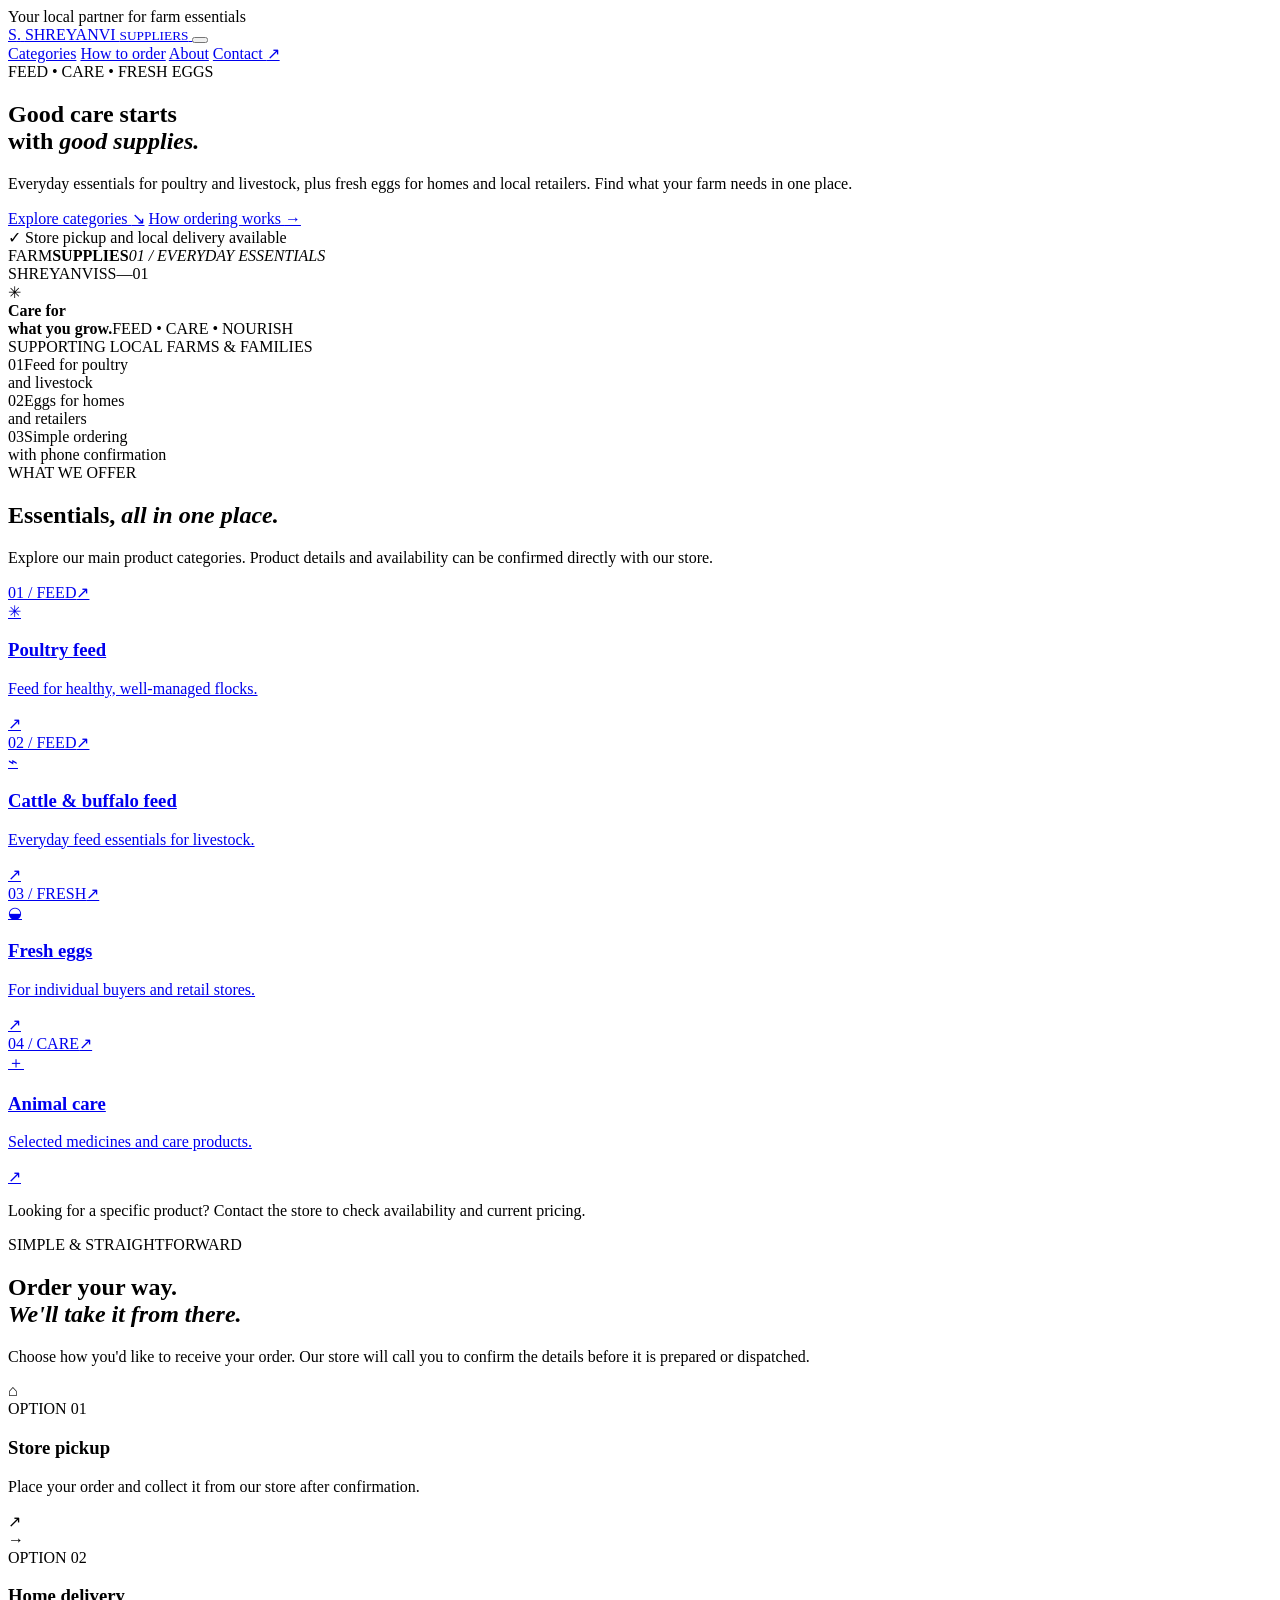
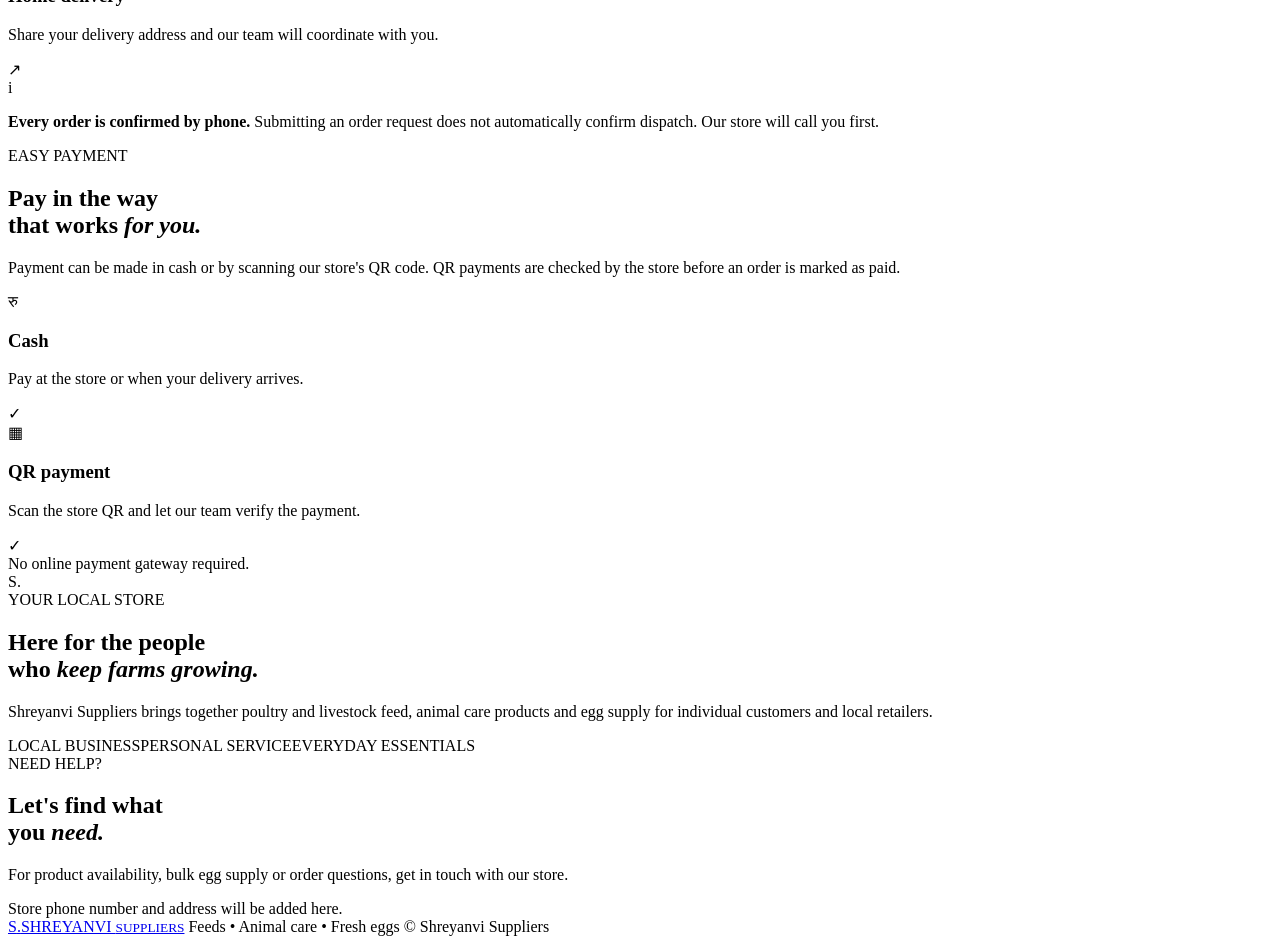
==== index.html @ a5d4ca8e "Build Shreyanvi Suppliers homepage foundation" ====
<!doctype html>
<html lang="en">
<head>
  <meta charset="utf-8">
  <meta name="viewport" content="width=device-width, initial-scale=1">
  <meta name="theme-color" content="#090909">
  <meta name="description" content="Shreyanvi Suppliers — poultry and livestock feeds, animal care products and fresh eggs.">
  <title>Shreyanvi Suppliers | Feeds, Animal Care & Eggs</title>
  <link rel="preconnect" href="https://fonts.googleapis.com">
  <link rel="preconnect" href="https://fonts.gstatic.com" crossorigin>
  <link href="https://fonts.googleapis.com/css2?family=DM+Sans:wght@400;500;600;700&family=Manrope:wght@400;500;600;700;800&display=swap" rel="stylesheet">
  <link rel="stylesheet" href="styles.css">
  <script src="app.js" defer></script>
</head>
<body>
  <div class="announcement">
    <span class="announcement-dot"></span>
    Your local partner for farm essentials
  </div>

  <header class="site-header">
    <a class="brand" href="#top" aria-label="Shreyanvi Suppliers home">
      <span class="brand-mark">S<span>.</span></span>
      <span class="brand-name">SHREYANVI <small>SUPPLIERS</small></span>
    </a>

    <button class="menu-toggle" type="button" aria-label="Open navigation" aria-expanded="false">
      <span></span><span></span>
    </button>

    <nav class="main-nav" aria-label="Main navigation">
      <a href="#categories">Categories</a>
      <a href="#how-it-works">How to order</a>
      <a href="#about">About</a>
      <a class="nav-contact" href="#contact">Contact <span>↗</span></a>
    </nav>
  </header>

  <main id="top">
    <section class="hero section-shell">
      <div class="hero-copy">
        <div class="eyebrow"><span></span> FEED • CARE • FRESH EGGS</div>
        <h1>Good care starts<br>with <em>good supplies.</em></h1>
        <p class="hero-description">Everyday essentials for poultry and livestock, plus fresh eggs for homes and local retailers. Find what your farm needs in one place.</p>
        <div class="hero-actions">
          <a class="button button-light" href="#categories">Explore categories <span>↘</span></a>
          <a class="text-link" href="#how-it-works">How ordering works <span>→</span></a>
        </div>
        <div class="hero-note"><span class="note-icon">✓</span> Store pickup and local delivery available</div>
      </div>

      <div class="hero-art" aria-label="Farm supply illustration">
        <div class="art-orbit orbit-one"></div>
        <div class="art-orbit orbit-two"></div>
        <div class="art-glow"></div>
        <div class="art-card art-card-back"><span>FARM</span><b>SUPPLIES</b><i>01 / EVERYDAY ESSENTIALS</i></div>
        <div class="art-card art-card-front">
          <div class="art-topline"><span>SHREYANVI</span><span>SS—01</span></div>
          <div class="art-symbol">✳</div>
          <div class="art-bottom"><strong>Care for<br>what you grow.</strong><span>FEED • CARE • NOURISH</span></div>
        </div>
        <div class="art-caption"><span class="caption-line"></span> SUPPORTING LOCAL FARMS & FAMILIES</div>
      </div>
    </section>

    <section class="trust-strip section-shell" aria-label="Store highlights">
      <div><span class="trust-number">01</span><span>Feed for poultry<br>and livestock</span></div>
      <div><span class="trust-number">02</span><span>Eggs for homes<br>and retailers</span></div>
      <div><span class="trust-number">03</span><span>Simple ordering<br>with phone confirmation</span></div>
    </section>

    <section class="categories section-shell" id="categories">
      <div class="section-heading">
        <div>
          <div class="eyebrow"><span></span> WHAT WE OFFER</div>
          <h2>Essentials, <em>all in one place.</em></h2>
        </div>
        <p>Explore our main product categories. Product details and availability can be confirmed directly with our store.</p>
      </div>

      <div class="category-grid">
        <a class="category-card category-poultry" href="#contact">
          <div class="category-top"><span class="category-index">01 / FEED</span><span class="category-arrow">↗</span></div>
          <div class="category-visual visual-poultry"><span>✳</span><i></i></div>
          <div class="category-info"><div><h3>Poultry feed</h3><p>Feed for healthy, well-managed flocks.</p></div><span class="round-arrow">↗</span></div>
        </a>

        <a class="category-card category-livestock" href="#contact">
          <div class="category-top"><span class="category-index">02 / FEED</span><span class="category-arrow">↗</span></div>
          <div class="category-visual visual-livestock"><span>⌁</span><i></i></div>
          <div class="category-info"><div><h3>Cattle & buffalo feed</h3><p>Everyday feed essentials for livestock.</p></div><span class="round-arrow">↗</span></div>
        </a>

        <a class="category-card category-eggs" href="#contact">
          <div class="category-top"><span class="category-index">03 / FRESH</span><span class="category-arrow">↗</span></div>
          <div class="category-visual visual-eggs"><span>◒</span><i></i><b></b></div>
          <div class="category-info"><div><h3>Fresh eggs</h3><p>For individual buyers and retail stores.</p></div><span class="round-arrow">↗</span></div>
        </a>

        <a class="category-card category-care" href="#contact">
          <div class="category-top"><span class="category-index">04 / CARE</span><span class="category-arrow">↗</span></div>
          <div class="category-visual visual-care"><span>＋</span><i></i></div>
          <div class="category-info"><div><h3>Animal care</h3><p>Selected medicines and care products.</p></div><span class="round-arrow">↗</span></div>
        </a>
      </div>
      <p class="catalog-note">Looking for a specific product? Contact the store to check availability and current pricing.</p>
    </section>

    <section class="order-section" id="how-it-works">
      <div class="section-shell order-inner">
        <div class="order-intro">
          <div class="eyebrow"><span></span> SIMPLE & STRAIGHTFORWARD</div>
          <h2>Order your way.<br><em>We'll take it from there.</em></h2>
          <p>Choose how you'd like to receive your order. Our store will call you to confirm the details before it is prepared or dispatched.</p>
        </div>
        <div class="order-options">
          <article class="order-option">
            <div class="option-icon">⌂</div>
            <div><span class="option-label">OPTION 01</span><h3>Store pickup</h3><p>Place your order and collect it from our store after confirmation.</p></div>
            <span class="option-arrow">↗</span>
          </article>
          <article class="order-option">
            <div class="option-icon">→</div>
            <div><span class="option-label">OPTION 02</span><h3>Home delivery</h3><p>Share your delivery address and our team will coordinate with you.</p></div>
            <span class="option-arrow">↗</span>
          </article>
        </div>
        <div class="confirmation-note"><span>i</span><p><strong>Every order is confirmed by phone.</strong> Submitting an order request does not automatically confirm dispatch. Our store will call you first.</p></div>
      </div>
    </section>

    <section class="payment-section section-shell">
      <div class="payment-copy">
        <div class="eyebrow"><span></span> EASY PAYMENT</div>
        <h2>Pay in the way<br>that works <em>for you.</em></h2>
        <p>Payment can be made in cash or by scanning our store's QR code. QR payments are checked by the store before an order is marked as paid.</p>
      </div>
      <div class="payment-methods">
        <div class="payment-method"><span class="payment-symbol">रु</span><div><h3>Cash</h3><p>Pay at the store or when your delivery arrives.</p></div><span class="method-check">✓</span></div>
        <div class="payment-method"><span class="payment-symbol qr-symbol">▦</span><div><h3>QR payment</h3><p>Scan the store QR and let our team verify the payment.</p></div><span class="method-check">✓</span></div>
        <div class="payment-footnote">No online payment gateway required.</div>
      </div>
    </section>

    <section class="about-section section-shell" id="about">
      <div class="about-mark">S<span>.</span></div>
      <div class="about-copy">
        <div class="eyebrow"><span></span> YOUR LOCAL STORE</div>
        <h2>Here for the people<br>who <em>keep farms growing.</em></h2>
        <p>Shreyanvi Suppliers brings together poultry and livestock feed, animal care products and egg supply for individual customers and local retailers.</p>
      </div>
      <div class="about-side"><span>LOCAL BUSINESS</span><span>PERSONAL SERVICE</span><span>EVERYDAY ESSENTIALS</span></div>
    </section>

    <section class="contact-section" id="contact">
      <div class="section-shell contact-inner">
        <div><div class="eyebrow"><span></span> NEED HELP?</div><h2>Let's find what<br>you <em>need.</em></h2></div>
        <div class="contact-copy"><p>For product availability, bulk egg supply or order questions, get in touch with our store.</p><span class="contact-placeholder">Store phone number and address will be added here.</span></div>
      </div>
    </section>
  </main>

  <footer class="site-footer section-shell">
    <a class="brand footer-brand" href="#top"><span class="brand-mark">S<span>.</span></span><span class="brand-name">SHREYANVI <small>SUPPLIERS</small></span></a>
    <span>Feeds • Animal care • Fresh eggs</span>
    <span>© <span id="year"></span> Shreyanvi Suppliers</span>
  </footer>
</body>
</html>
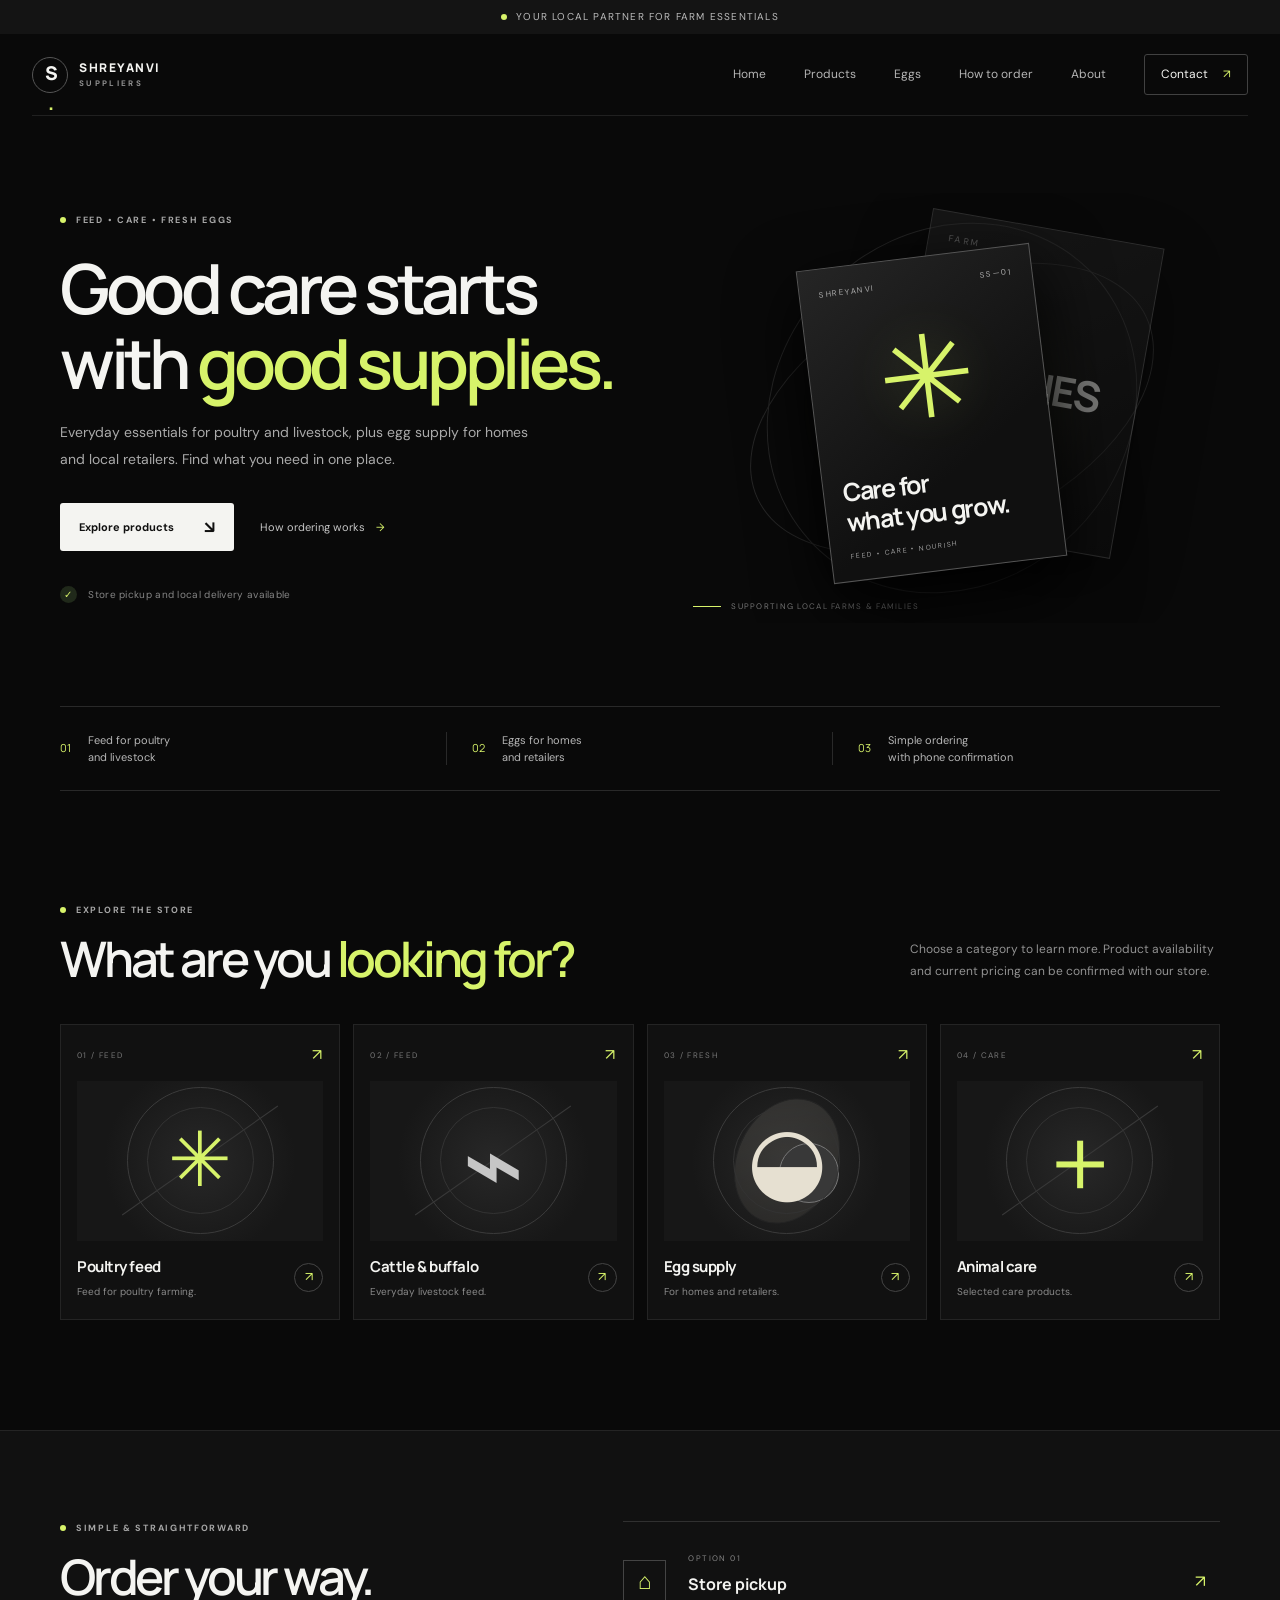
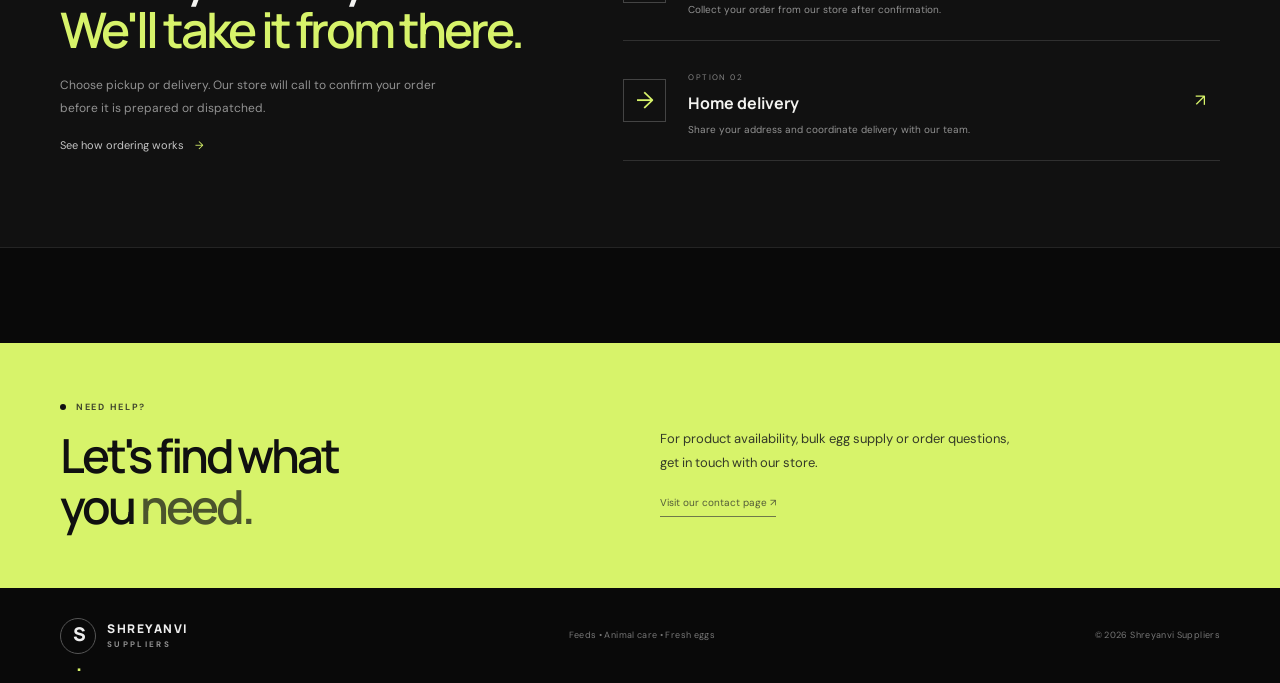
==== commit b3e2ad7c: "Create multi-page store homepage" ====
--- a/index.html
+++ b/index.html
@@ -1,169 +1,51 @@
 <!doctype html>
 <html lang="en">
 <head>
-  <meta charset="utf-8">
-  <meta name="viewport" content="width=device-width, initial-scale=1">
+  <meta charset="utf-8"><meta name="viewport" content="width=device-width, initial-scale=1">
   <meta name="theme-color" content="#090909">
-  <meta name="description" content="Shreyanvi Suppliers — poultry and livestock feeds, animal care products and fresh eggs.">
-  <title>Shreyanvi Suppliers | Feeds, Animal Care & Eggs</title>
-  <link rel="preconnect" href="https://fonts.googleapis.com">
-  <link rel="preconnect" href="https://fonts.gstatic.com" crossorigin>
+  <meta name="description" content="Poultry and livestock feed, animal care products and egg supply.">
+  <title>Shreyanvi Suppliers | Home</title>
+  <link rel="preconnect" href="https://fonts.googleapis.com"><link rel="preconnect" href="https://fonts.gstatic.com" crossorigin>
   <link href="https://fonts.googleapis.com/css2?family=DM+Sans:wght@400;500;600;700&family=Manrope:wght@400;500;600;700;800&display=swap" rel="stylesheet">
-  <link rel="stylesheet" href="styles.css">
-  <script src="app.js" defer></script>
+  <link rel="stylesheet" href="styles.css"><script src="app.js" defer></script>
 </head>
 <body>
-  <div class="announcement">
-    <span class="announcement-dot"></span>
-    Your local partner for farm essentials
-  </div>
-
+  <div class="announcement"><span class="announcement-dot"></span> Your local partner for farm essentials</div>
   <header class="site-header">
-    <a class="brand" href="#top" aria-label="Shreyanvi Suppliers home">
-      <span class="brand-mark">S<span>.</span></span>
-      <span class="brand-name">SHREYANVI <small>SUPPLIERS</small></span>
-    </a>
-
-    <button class="menu-toggle" type="button" aria-label="Open navigation" aria-expanded="false">
-      <span></span><span></span>
-    </button>
-
+    <a class="brand" href="index.html"><span class="brand-mark">S<span>.</span></span><span class="brand-name">SHREYANVI <small>SUPPLIERS</small></span></a>
+    <button class="menu-toggle" type="button" aria-label="Open navigation" aria-expanded="false"><span></span><span></span></button>
     <nav class="main-nav" aria-label="Main navigation">
-      <a href="#categories">Categories</a>
-      <a href="#how-it-works">How to order</a>
-      <a href="#about">About</a>
-      <a class="nav-contact" href="#contact">Contact <span>↗</span></a>
+      <a class="active" href="index.html">Home</a><a href="products.html">Products</a><a href="eggs.html">Eggs</a><a href="ordering.html">How to order</a><a href="about.html">About</a><a class="nav-contact" href="contact.html">Contact <span>↗</span></a>
     </nav>
   </header>
-
-  <main id="top">
+  <main>
     <section class="hero section-shell">
       <div class="hero-copy">
         <div class="eyebrow"><span></span> FEED • CARE • FRESH EGGS</div>
         <h1>Good care starts<br>with <em>good supplies.</em></h1>
-        <p class="hero-description">Everyday essentials for poultry and livestock, plus fresh eggs for homes and local retailers. Find what your farm needs in one place.</p>
-        <div class="hero-actions">
-          <a class="button button-light" href="#categories">Explore categories <span>↘</span></a>
-          <a class="text-link" href="#how-it-works">How ordering works <span>→</span></a>
-        </div>
+        <p class="hero-description">Everyday essentials for poultry and livestock, plus egg supply for homes and local retailers. Find what you need in one place.</p>
+        <div class="hero-actions"><a class="button button-light" href="products.html">Explore products <span>↘</span></a><a class="text-link" href="ordering.html">How ordering works <span>→</span></a></div>
         <div class="hero-note"><span class="note-icon">✓</span> Store pickup and local delivery available</div>
       </div>
-
       <div class="hero-art" aria-label="Farm supply illustration">
-        <div class="art-orbit orbit-one"></div>
-        <div class="art-orbit orbit-two"></div>
-        <div class="art-glow"></div>
+        <div class="art-orbit orbit-one"></div><div class="art-orbit orbit-two"></div><div class="art-glow"></div>
         <div class="art-card art-card-back"><span>FARM</span><b>SUPPLIES</b><i>01 / EVERYDAY ESSENTIALS</i></div>
-        <div class="art-card art-card-front">
-          <div class="art-topline"><span>SHREYANVI</span><span>SS—01</span></div>
-          <div class="art-symbol">✳</div>
-          <div class="art-bottom"><strong>Care for<br>what you grow.</strong><span>FEED • CARE • NOURISH</span></div>
-        </div>
+        <div class="art-card art-card-front"><div class="art-topline"><span>SHREYANVI</span><span>SS—01</span></div><div class="art-symbol">✳</div><div class="art-bottom"><strong>Care for<br>what you grow.</strong><span>FEED • CARE • NOURISH</span></div></div>
         <div class="art-caption"><span class="caption-line"></span> SUPPORTING LOCAL FARMS & FAMILIES</div>
       </div>
     </section>
-
-    <section class="trust-strip section-shell" aria-label="Store highlights">
-      <div><span class="trust-number">01</span><span>Feed for poultry<br>and livestock</span></div>
-      <div><span class="trust-number">02</span><span>Eggs for homes<br>and retailers</span></div>
-      <div><span class="trust-number">03</span><span>Simple ordering<br>with phone confirmation</span></div>
-    </section>
-
-    <section class="categories section-shell" id="categories">
-      <div class="section-heading">
-        <div>
-          <div class="eyebrow"><span></span> WHAT WE OFFER</div>
-          <h2>Essentials, <em>all in one place.</em></h2>
-        </div>
-        <p>Explore our main product categories. Product details and availability can be confirmed directly with our store.</p>
-      </div>
-
+    <section class="trust-strip section-shell"><div><span class="trust-number">01</span><span>Feed for poultry<br>and livestock</span></div><div><span class="trust-number">02</span><span>Eggs for homes<br>and retailers</span></div><div><span class="trust-number">03</span><span>Simple ordering<br>with phone confirmation</span></div></section>
+    <section class="categories section-shell">
+      <div class="section-heading"><div><div class="eyebrow"><span></span> EXPLORE THE STORE</div><h2>What are you <em>looking for?</em></h2></div><p>Choose a category to learn more. Product availability and current pricing can be confirmed with our store.</p></div>
       <div class="category-grid">
-        <a class="category-card category-poultry" href="#contact">
-          <div class="category-top"><span class="category-index">01 / FEED</span><span class="category-arrow">↗</span></div>
-          <div class="category-visual visual-poultry"><span>✳</span><i></i></div>
-          <div class="category-info"><div><h3>Poultry feed</h3><p>Feed for healthy, well-managed flocks.</p></div><span class="round-arrow">↗</span></div>
-        </a>
-
-        <a class="category-card category-livestock" href="#contact">
-          <div class="category-top"><span class="category-index">02 / FEED</span><span class="category-arrow">↗</span></div>
-          <div class="category-visual visual-livestock"><span>⌁</span><i></i></div>
-          <div class="category-info"><div><h3>Cattle & buffalo feed</h3><p>Everyday feed essentials for livestock.</p></div><span class="round-arrow">↗</span></div>
-        </a>
-
-        <a class="category-card category-eggs" href="#contact">
-          <div class="category-top"><span class="category-index">03 / FRESH</span><span class="category-arrow">↗</span></div>
-          <div class="category-visual visual-eggs"><span>◒</span><i></i><b></b></div>
-          <div class="category-info"><div><h3>Fresh eggs</h3><p>For individual buyers and retail stores.</p></div><span class="round-arrow">↗</span></div>
-        </a>
-
-        <a class="category-card category-care" href="#contact">
-          <div class="category-top"><span class="category-index">04 / CARE</span><span class="category-arrow">↗</span></div>
-          <div class="category-visual visual-care"><span>＋</span><i></i></div>
-          <div class="category-info"><div><h3>Animal care</h3><p>Selected medicines and care products.</p></div><span class="round-arrow">↗</span></div>
-        </a>
-      </div>
-      <p class="catalog-note">Looking for a specific product? Contact the store to check availability and current pricing.</p>
-    </section>
-
-    <section class="order-section" id="how-it-works">
-      <div class="section-shell order-inner">
-        <div class="order-intro">
-          <div class="eyebrow"><span></span> SIMPLE & STRAIGHTFORWARD</div>
-          <h2>Order your way.<br><em>We'll take it from there.</em></h2>
-          <p>Choose how you'd like to receive your order. Our store will call you to confirm the details before it is prepared or dispatched.</p>
-        </div>
-        <div class="order-options">
-          <article class="order-option">
-            <div class="option-icon">⌂</div>
-            <div><span class="option-label">OPTION 01</span><h3>Store pickup</h3><p>Place your order and collect it from our store after confirmation.</p></div>
-            <span class="option-arrow">↗</span>
-          </article>
-          <article class="order-option">
-            <div class="option-icon">→</div>
-            <div><span class="option-label">OPTION 02</span><h3>Home delivery</h3><p>Share your delivery address and our team will coordinate with you.</p></div>
-            <span class="option-arrow">↗</span>
-          </article>
-        </div>
-        <div class="confirmation-note"><span>i</span><p><strong>Every order is confirmed by phone.</strong> Submitting an order request does not automatically confirm dispatch. Our store will call you first.</p></div>
+        <a class="category-card category-poultry" href="products.html"><div class="category-top"><span class="category-index">01 / FEED</span><span class="category-arrow">↗</span></div><div class="category-visual visual-poultry"><span>✳</span><i></i></div><div class="category-info"><div><h3>Poultry feed</h3><p>Feed for poultry farming.</p></div><span class="round-arrow">↗</span></div></a>
+        <a class="category-card category-livestock" href="products.html"><div class="category-top"><span class="category-index">02 / FEED</span><span class="category-arrow">↗</span></div><div class="category-visual visual-livestock"><span>⌁</span><i></i></div><div class="category-info"><div><h3>Cattle & buffalo</h3><p>Everyday livestock feed.</p></div><span class="round-arrow">↗</span></div></a>
+        <a class="category-card category-eggs" href="eggs.html"><div class="category-top"><span class="category-index">03 / FRESH</span><span class="category-arrow">↗</span></div><div class="category-visual visual-eggs"><span>◒</span><i></i><b></b></div><div class="category-info"><div><h3>Egg supply</h3><p>For homes and retailers.</p></div><span class="round-arrow">↗</span></div></a>
+        <a class="category-card category-care" href="products.html#animal-care"><div class="category-top"><span class="category-index">04 / CARE</span><span class="category-arrow">↗</span></div><div class="category-visual visual-care"><span>＋</span><i></i></div><div class="category-info"><div><h3>Animal care</h3><p>Selected care products.</p></div><span class="round-arrow">↗</span></div></a>
       </div>
     </section>
-
-    <section class="payment-section section-shell">
-      <div class="payment-copy">
-        <div class="eyebrow"><span></span> EASY PAYMENT</div>
-        <h2>Pay in the way<br>that works <em>for you.</em></h2>
-        <p>Payment can be made in cash or by scanning our store's QR code. QR payments are checked by the store before an order is marked as paid.</p>
-      </div>
-      <div class="payment-methods">
-        <div class="payment-method"><span class="payment-symbol">रु</span><div><h3>Cash</h3><p>Pay at the store or when your delivery arrives.</p></div><span class="method-check">✓</span></div>
-        <div class="payment-method"><span class="payment-symbol qr-symbol">▦</span><div><h3>QR payment</h3><p>Scan the store QR and let our team verify the payment.</p></div><span class="method-check">✓</span></div>
-        <div class="payment-footnote">No online payment gateway required.</div>
-      </div>
-    </section>
-
-    <section class="about-section section-shell" id="about">
-      <div class="about-mark">S<span>.</span></div>
-      <div class="about-copy">
-        <div class="eyebrow"><span></span> YOUR LOCAL STORE</div>
-        <h2>Here for the people<br>who <em>keep farms growing.</em></h2>
-        <p>Shreyanvi Suppliers brings together poultry and livestock feed, animal care products and egg supply for individual customers and local retailers.</p>
-      </div>
-      <div class="about-side"><span>LOCAL BUSINESS</span><span>PERSONAL SERVICE</span><span>EVERYDAY ESSENTIALS</span></div>
-    </section>
-
-    <section class="contact-section" id="contact">
-      <div class="section-shell contact-inner">
-        <div><div class="eyebrow"><span></span> NEED HELP?</div><h2>Let's find what<br>you <em>need.</em></h2></div>
-        <div class="contact-copy"><p>For product availability, bulk egg supply or order questions, get in touch with our store.</p><span class="contact-placeholder">Store phone number and address will be added here.</span></div>
-      </div>
-    </section>
+    <section class="order-section"><div class="section-shell order-inner"><div class="order-intro"><div class="eyebrow"><span></span> SIMPLE & STRAIGHTFORWARD</div><h2>Order your way.<br><em>We'll take it from there.</em></h2><p>Choose pickup or delivery. Our store will call to confirm your order before it is prepared or dispatched.</p><a class="text-link" href="ordering.html">See how ordering works <span>→</span></a></div><div class="order-options"><article class="order-option"><div class="option-icon">⌂</div><div><span class="option-label">OPTION 01</span><h3>Store pickup</h3><p>Collect your order from our store after confirmation.</p></div><span class="option-arrow">↗</span></article><article class="order-option"><div class="option-icon">→</div><div><span class="option-label">OPTION 02</span><h3>Home delivery</h3><p>Share your address and coordinate delivery with our team.</p></div><span class="option-arrow">↗</span></article></div></div></section>
+    <section class="contact-section"><div class="section-shell contact-inner"><div><div class="eyebrow"><span></span> NEED HELP?</div><h2>Let's find what<br>you <em>need.</em></h2></div><div class="contact-copy"><p>For product availability, bulk egg supply or order questions, get in touch with our store.</p><a class="contact-placeholder" href="contact.html">Visit our contact page ↗</a></div></div></section>
   </main>
-
-  <footer class="site-footer section-shell">
-    <a class="brand footer-brand" href="#top"><span class="brand-mark">S<span>.</span></span><span class="brand-name">SHREYANVI <small>SUPPLIERS</small></span></a>
-    <span>Feeds • Animal care • Fresh eggs</span>
-    <span>© <span id="year"></span> Shreyanvi Suppliers</span>
-  </footer>
-</body>
-</html>+  <footer class="site-footer section-shell"><a class="brand footer-brand" href="index.html"><span class="brand-mark">S<span>.</span></span><span class="brand-name">SHREYANVI <small>SUPPLIERS</small></span></a><span>Feeds • Animal care • Fresh eggs</span><span>© <span id="year"></span> Shreyanvi Suppliers</span></footer>
+</body></html>
--- a/styles.css
+++ b/styles.css
@@ -0,0 +1,125 @@
+:root{color-scheme:dark;--bg:#090909;--panel:#111;--panel-2:#151515;--line:#292929;--muted:#999;--soft:#c7c7c7;--white:#f4f4f1;--accent:#d7f36a;--font:"DM Sans",sans-serif;--display:"Manrope",sans-serif}
+*{box-sizing:border-box}
+html{scroll-behavior:smooth;scroll-padding-top:90px}
+body{margin:0;background:var(--bg);color:var(--white);font-family:var(--font);font-size:15px;line-height:1.6;-webkit-font-smoothing:antialiased}
+a{color:inherit;text-decoration:none}
+button{font:inherit}
+.section-shell{width:min(1160px,calc(100% - 64px));margin-inline:auto}
+.announcement{height:34px;display:flex;align-items:center;justify-content:center;gap:9px;background:#141414;color:#bcbcbc;font-size:10px;letter-spacing:.12em;text-transform:uppercase}
+.announcement-dot,.eyebrow span{width:6px;height:6px;border-radius:50%;background:var(--accent);display:inline-block}
+.site-header{height:82px;width:min(1320px,calc(100% - 64px));margin:auto;display:flex;align-items:center;justify-content:space-between;border-bottom:1px solid #202020}
+.brand{display:flex;align-items:center;gap:11px}
+.brand-mark{width:36px;height:36px;border:1px solid #555;border-radius:50%;display:grid;place-items:center;font-family:var(--display);font-weight:800;font-size:19px;letter-spacing:-2px}
+.brand-mark span,.about-mark span{color:var(--accent)}
+.brand-name{font-family:var(--display);font-weight:800;font-size:12px;letter-spacing:.13em;line-height:1.2}
+.brand-name small{display:block;font-family:var(--font);font-size:8px;letter-spacing:.29em;color:#8e8e8e;margin-top:4px}
+.main-nav{display:flex;align-items:center;gap:38px;color:#b5b5b5;font-size:12px}
+.main-nav a{transition:color .2s}
+.main-nav a:hover,.text-link:hover{color:var(--accent)}
+.nav-contact{color:var(--white)!important;border:1px solid #414141;padding:10px 16px;border-radius:3px}
+.nav-contact span{color:var(--accent);margin-left:12px}
+.menu-toggle{display:none}
+.hero{min-height:590px;display:grid;grid-template-columns:1fr .92fr;align-items:center;gap:40px;padding-top:62px;padding-bottom:68px}
+.eyebrow{display:flex;align-items:center;gap:10px;color:#a7a7a7;font-size:9px;font-weight:700;letter-spacing:.19em}
+.hero h1,.section-heading h2,.order-intro h2,.payment-copy h2,.about-copy h2,.contact-inner h2{font-family:var(--display);font-size:clamp(43px,5.4vw,70px);line-height:1.08;letter-spacing:-.065em;font-weight:600;margin:24px 0 19px}
+h1 em,h2 em{font-style:normal;color:var(--accent)}
+.hero-description{max-width:470px;color:#aaa;font-size:14px;line-height:1.9}
+.hero-actions{display:flex;align-items:center;gap:26px;margin-top:31px}
+.button{min-height:48px;padding:0 19px;display:inline-flex;align-items:center;gap:30px;font-size:11px;font-weight:700;border-radius:3px}
+.button-light{background:var(--white);color:#101010}
+.button-light span{font-size:17px}
+.text-link{font-size:11px;color:#c5c5c5;transition:color .2s}
+.text-link span{margin-left:8px;color:var(--accent)}
+.hero-note{margin-top:35px;color:#858585;font-size:10px;letter-spacing:.03em}
+.note-icon{display:inline-grid;place-items:center;width:17px;height:17px;border-radius:50%;background:#20291a;color:var(--accent);margin-right:8px}
+.hero-art{height:430px;position:relative;display:grid;place-items:center;overflow:hidden}
+.art-glow{position:absolute;width:300px;height:300px;border-radius:50%;background:radial-gradient(circle,rgba(215,243,106,.13),rgba(215,243,106,0) 68%);filter:blur(10px)}
+.art-orbit{position:absolute;border:1px solid #262626;border-radius:50%;transform:rotate(-25deg)}
+.orbit-one{width:430px;height:250px}
+.orbit-two{width:350px;height:390px;transform:rotate(45deg)}
+.art-card{position:absolute;width:235px;height:315px;border:1px solid #555;background:linear-gradient(145deg,#252525,#101010 65%);box-shadow:0 25px 70px #000;display:flex;flex-direction:column;justify-content:space-between;padding:19px}
+.art-card-back{transform:translate(70px,-25px) rotate(10deg);opacity:.48;background:linear-gradient(145deg,#242424,#111)}
+.art-card-back span{font-size:9px;letter-spacing:.3em;color:#aaa}
+.art-card-back b{font-family:var(--display);font-size:42px;line-height:1;letter-spacing:-.07em}
+.art-card-back i{font-style:normal;font-size:8px;letter-spacing:.18em;color:#888}
+.art-card-front{transform:translate(-20px,5px) rotate(-7deg);z-index:2}
+.art-topline{display:flex;justify-content:space-between;color:#aaa;font-size:8px;letter-spacing:.2em}
+.art-symbol{font-size:115px;color:var(--accent);text-align:center;line-height:1;text-shadow:0 0 55px #d7f36a33}
+.art-bottom strong{font-family:var(--display);font-size:25px;line-height:1.15;letter-spacing:-.05em}
+.art-bottom span{display:block;margin-top:12px;font-size:7px;letter-spacing:.2em;color:#9b9b9b}
+.art-caption{position:absolute;bottom:10px;left:10px;display:flex;align-items:center;gap:10px;color:#777;font-size:8px;letter-spacing:.16em}
+.caption-line{width:28px;height:1px;background:var(--accent)}
+.trust-strip{border-top:1px solid var(--line);border-bottom:1px solid var(--line);display:grid;grid-template-columns:repeat(3,1fr);padding:25px 0}
+.trust-strip>div{display:flex;align-items:center;gap:17px;padding-left:25px;border-right:1px solid var(--line);color:#b6b6b6;font-size:11px;line-height:1.5}
+.trust-strip>div:first-child{padding-left:0}
+.trust-strip>div:last-child{border:0}
+.trust-number{font-family:var(--display);font-size:11px;color:var(--accent)}
+.categories{padding-top:112px;padding-bottom:110px}
+.section-heading{display:flex;align-items:end;justify-content:space-between;gap:30px;margin-bottom:38px}
+.section-heading h2,.order-intro h2,.payment-copy h2,.about-copy h2,.contact-inner h2{font-size:clamp(35px,4vw,49px);margin:16px 0 0}
+.section-heading>p{max-width:310px;color:#929292;font-size:12px;line-height:1.8;margin:0 0 4px}
+.category-grid{display:grid;grid-template-columns:repeat(4,1fr);gap:13px}
+.category-card{min-width:0;background:var(--panel);border:1px solid #242424;padding:17px 16px 19px;transition:transform .25s,border-color .25s;overflow:hidden}
+.category-card:hover{transform:translateY(-5px);border-color:#666}
+.category-top{display:flex;justify-content:space-between;align-items:center;color:#777;font-size:8px;letter-spacing:.17em}
+.category-arrow{color:var(--accent);font-size:16px}
+.category-visual{height:160px;position:relative;display:grid;place-items:center;margin:13px 0 14px;overflow:hidden;background:radial-gradient(circle at 50% 50%,#282828,#171717 65%)}
+.category-visual:before,.category-visual:after{content:"";position:absolute;border:1px solid #3b3b3b;border-radius:50%;width:145px;height:145px}
+.category-visual:after{width:105px;height:105px;border-color:#333}
+.category-visual>span{position:relative;z-index:1;font-size:76px;color:var(--accent);font-weight:400}
+.category-visual i,.category-visual b{position:absolute;display:block;width:190px;height:1px;background:#383838;transform:rotate(35deg)}
+.category-visual i{transform:rotate(-35deg)}
+.visual-livestock>span{font-size:105px;color:#c6c6c6}
+.visual-eggs>span{font-size:92px;color:#e6e0d1}
+.visual-eggs i{width:100px;height:130px;border:1px solid #555;border-radius:50%;background:linear-gradient(145deg,#d6d0c1,#8b8578);transform:rotate(25deg);opacity:.12}
+.visual-eggs b{width:60px;height:60px;border-radius:50%;border:1px solid #777;transform:translate(22px,12px)}
+.visual-care>span{font-size:92px;color:var(--accent)}
+.category-info{display:flex;justify-content:space-between;align-items:center;gap:8px}
+.category-info h3{font-family:var(--display);font-size:15px;letter-spacing:-.03em;margin:0 0 5px}
+.category-info p{font-size:10px;color:#898989;line-height:1.6;margin:0;max-width:190px}
+.round-arrow{flex:0 0 29px;width:29px;height:29px;border:1px solid #444;border-radius:50%;display:grid;place-items:center;color:var(--accent);font-size:13px}
+.catalog-note{margin:20px 0 0;color:#777;font-size:10px}
+.order-section{background:#111;border-top:1px solid #242424;border-bottom:1px solid #242424}
+.order-inner{padding-top:90px;padding-bottom:86px;display:grid;grid-template-columns:.9fr 1.1fr;column-gap:75px;row-gap:35px}
+.order-intro h2{margin-bottom:17px}
+.order-intro>p,.payment-copy>p,.about-copy>p{max-width:400px;color:#929292;font-size:12px;line-height:1.9}
+.order-options{display:flex;flex-direction:column}
+.order-option{display:grid;grid-template-columns:48px 1fr 25px;gap:17px;align-items:center;padding:22px 0;border-bottom:1px solid #303030}
+.order-option:first-child{border-top:1px solid #303030}
+.option-icon{width:43px;height:43px;border:1px solid #444;display:grid;place-items:center;font-size:23px;color:var(--accent)}
+.option-label{font-size:8px;letter-spacing:.18em;color:#858585}
+.order-option h3,.payment-method h3{font-family:var(--display);font-size:16px;margin:4px 0}
+.order-option p,.payment-method p{font-size:10px;color:#929292;margin:0;line-height:1.7}
+.option-arrow{color:var(--accent);font-size:17px}
+.confirmation-note{grid-column:1/-1;display:flex;align-items:center;gap:13px;background:#191d12;border:1px solid #303b1c;padding:14px 17px}
+.confirmation-note>span{width:20px;height:20px;border:1px solid #6d8140;border-radius:50%;display:grid;place-items:center;color:var(--accent);font-size:11px;flex:0 0 20px}
+.confirmation-note p{margin:0;color:#a4a99a;font-size:10px;line-height:1.7}
+.confirmation-note strong{color:#e5edcf}
+.payment-section{display:grid;grid-template-columns:1fr .9fr;gap:90px;padding-top:105px;padding-bottom:105px;align-items:center}
+.payment-copy h2{margin-bottom:17px}
+.payment-methods{border-top:1px solid #333}
+.payment-method{display:grid;grid-template-columns:45px 1fr 20px;align-items:center;gap:15px;padding:20px 0;border-bottom:1px solid #333}
+.payment-symbol{width:40px;height:40px;border:1px solid #454545;display:grid;place-items:center;color:var(--accent);font-size:20px}
+.qr-symbol{font-size:27px}
+.method-check{color:var(--accent);font-size:13px}
+.payment-footnote{font-size:9px;color:#737373;padding-top:14px}
+.about-section{border-top:1px solid var(--line);border-bottom:1px solid var(--line);padding-top:66px;padding-bottom:66px;display:grid;grid-template-columns:100px 1fr 190px;gap:35px;align-items:center}
+.about-mark{font-family:var(--display);font-size:66px;font-weight:800;letter-spacing:-.12em;color:#e6e6e6}
+.about-copy h2{font-size:37px}
+.about-copy>p{max-width:540px}
+.about-side{display:flex;flex-direction:column;gap:12px;color:#8d8d8d;font-size:8px;letter-spacing:.16em}
+.about-side span:before{content:"";display:inline-block;width:5px;height:5px;background:var(--accent);border-radius:50%;margin:0 9px 1px 0}
+.contact-section{background:var(--accent);color:#101010;margin-top:95px}
+.contact-inner{min-height:245px;display:grid;grid-template-columns:1fr 1fr;gap:40px;align-items:center;padding-top:38px;padding-bottom:38px}
+.contact-inner .eyebrow{color:#41472d}
+.contact-inner .eyebrow span{background:#111}
+.contact-inner h2{font-size:47px}
+.contact-inner h2 em{color:#4b542d}
+.contact-copy p{max-width:350px;color:#343a27;font-size:13px;line-height:1.8}
+.contact-placeholder{display:inline-block;margin-top:8px;border-bottom:1px solid #6f784a;padding-bottom:5px;color:#535b38;font-size:10px}
+.site-footer{min-height:95px;display:flex;align-items:center;justify-content:space-between;gap:20px;color:#777;font-size:9px;letter-spacing:.04em}
+.footer-brand .brand-mark{border-color:#555;color:#eee}
+.footer-brand .brand-name{color:#eee}
+@media(max-width:900px){.hero{gap:10px}.hero-art{transform:scale(.9)}.category-grid{grid-template-columns:repeat(2,1fr)}.category-visual{height:180px}.order-inner{column-gap:35px}.payment-section{gap:45px}.about-section{grid-template-columns:70px 1fr}.about-side{grid-column:2;flex-direction:row;flex-wrap:wrap}}
+@media(max-width:640px){.section-shell,.site-header{width:calc(100% - 38px)}.announcement{font-size:8px;height:31px}.site-header{height:70px;position:relative;z-index:5}.menu-toggle{display:flex;width:40px;height:40px;border:1px solid #383838;background:transparent;flex-direction:column;justify-content:center;align-items:center;gap:6px}.menu-toggle span{height:1px;width:16px;background:#eee;transition:transform .2s}.menu-toggle[aria-expanded=true] span:first-child{transform:translateY(3.5px) rotate(45deg)}.menu-toggle[aria-expanded=true] span:last-child{transform:translateY(-3.5px) rotate(-45deg)}.main-nav{display:none;position:absolute;top:69px;left:-19px;right:-19px;padding:18px 19px 22px;background:#111;border-bottom:1px solid #333;flex-direction:column;align-items:stretch;gap:0}.main-nav.open{display:flex}.main-nav a{padding:13px 0;border-bottom:1px solid #252525}.main-nav .nav-contact{border:0;padding:13px 0}.hero{grid-template-columns:1fr;padding-top:66px;padding-bottom:38px;gap:0}.hero h1{font-size:49px}.hero-description{font-size:13px}.hero-actions{gap:18px;flex-wrap:wrap}.hero-art{height:350px;transform:none;margin-top:12px}.art-card{width:195px;height:265px}.art-symbol{font-size:95px}.art-bottom strong{font-size:22px}.art-caption{left:0;bottom:0}.trust-strip{grid-template-columns:1fr;padding:10px 0}.trust-strip>div,.trust-strip>div:first-child{padding:13px 0;border-right:0;border-bottom:1px solid var(--line)}.trust-strip>div:last-child{border:0}.categories{padding-top:76px;padding-bottom:75px}.section-heading{display:block}.section-heading>p{margin-top:15px}.section-heading h2,.order-intro h2,.payment-copy h2{font-size:37px}.category-grid{grid-template-columns:1fr 1fr;gap:9px}.category-card{padding:12px 10px 14px}.category-visual{height:125px;margin:10px 0}.category-visual>span{font-size:58px}.visual-livestock>span{font-size:78px}.visual-eggs>span{font-size:70px}.visual-care>span{font-size:72px}.category-info{align-items:flex-start}.category-info h3{font-size:12px}.category-info p{font-size:9px}.round-arrow{width:24px;height:24px;flex-basis:24px;font-size:11px}.order-inner{grid-template-columns:1fr;padding-top:70px;padding-bottom:65px;row-gap:28px}.order-option{grid-template-columns:42px 1fr 20px;gap:12px}.option-icon{width:38px;height:38px}.confirmation-note{grid-column:auto}.payment-section{grid-template-columns:1fr;gap:28px;padding-top:75px;padding-bottom:75px}.about-section{grid-template-columns:48px 1fr;gap:18px;padding-top:48px;padding-bottom:48px}.about-mark{font-size:48px}.about-copy h2{font-size:30px}.about-side{grid-column:1/-1;gap:10px}.about-side span{font-size:7px}.contact-section{margin-top:65px}.contact-inner{grid-template-columns:1fr;gap:10px;padding-top:42px;padding-bottom:42px}.contact-inner h2{font-size:39px}.site-footer{padding-top:25px;padding-bottom:25px;flex-wrap:wrap;justify-content:flex-start;gap:13px 22px}.site-footer>span:last-child{width:100%}}
+@media(max-width:360px){.hero h1{font-size:43px}.category-info p{max-width:130px}.category-visual{height:110px}.hero-actions{align-items:flex-start;flex-direction:column}}
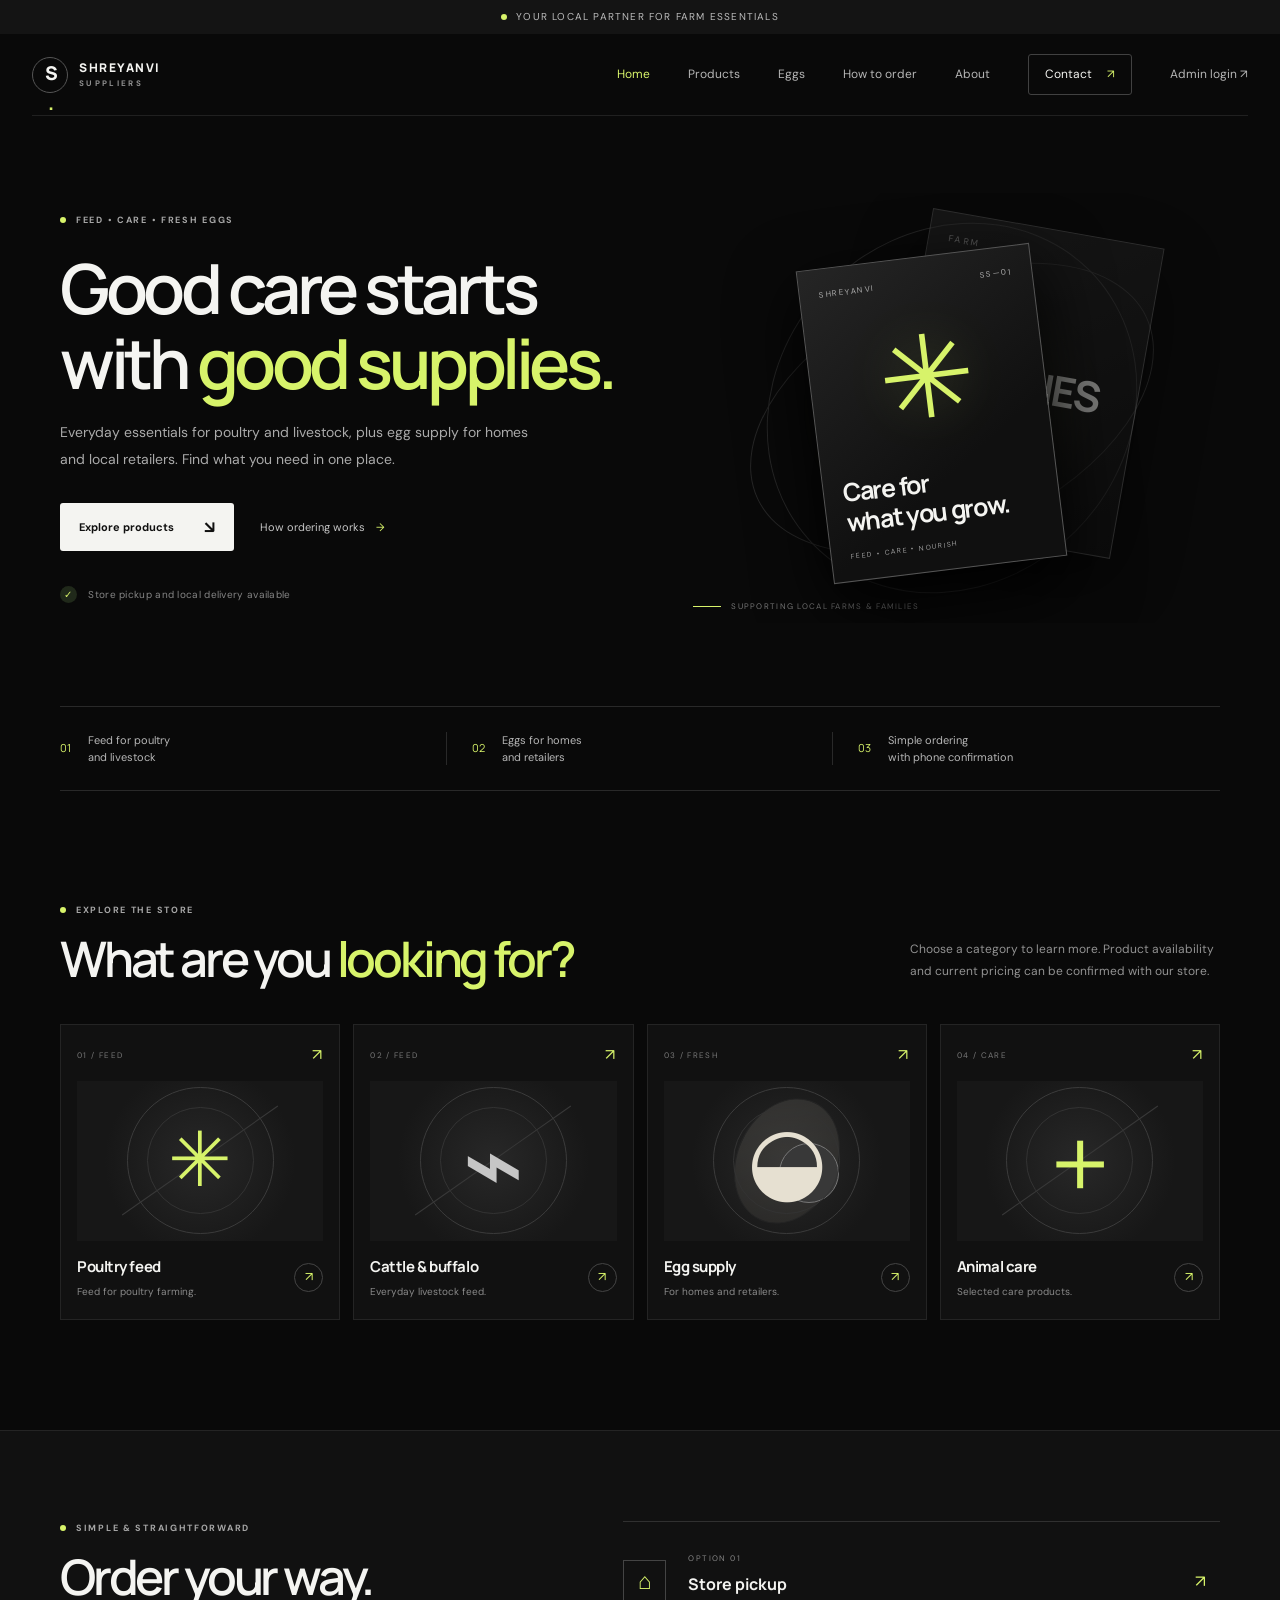
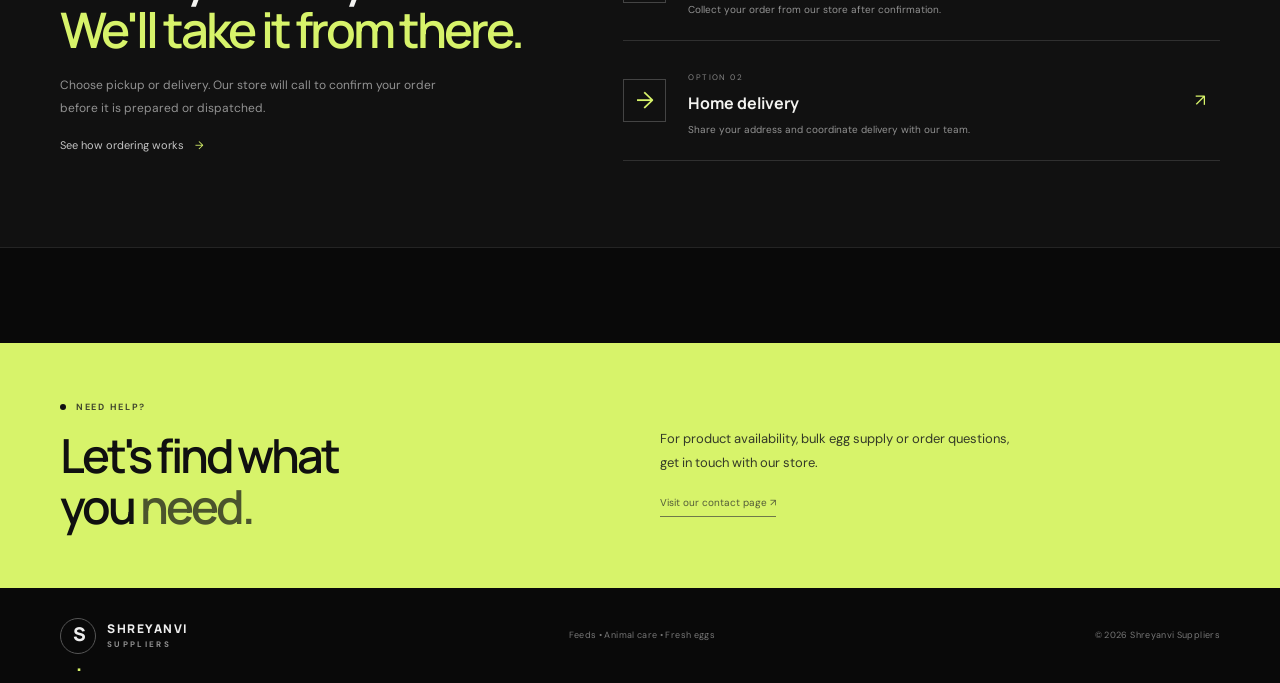
==== commit 408640aa: "Add admin login link to homepage navigation" ====
--- a/index.html
+++ b/index.html
@@ -15,7 +15,7 @@
     <a class="brand" href="index.html"><span class="brand-mark">S<span>.</span></span><span class="brand-name">SHREYANVI <small>SUPPLIERS</small></span></a>
     <button class="menu-toggle" type="button" aria-label="Open navigation" aria-expanded="false"><span></span><span></span></button>
     <nav class="main-nav" aria-label="Main navigation">
-      <a class="active" href="index.html">Home</a><a href="products.html">Products</a><a href="eggs.html">Eggs</a><a href="ordering.html">How to order</a><a href="about.html">About</a><a class="nav-contact" href="contact.html">Contact <span>↗</span></a>
+      <a class="active" href="index.html">Home</a><a href="products.html">Products</a><a href="eggs.html">Eggs</a><a href="ordering.html">How to order</a><a href="about.html">About</a><a class="nav-contact" href="contact.html">Contact <span>↗</span></a><a class="nav-admin" href="admin.html">Admin login <span>↗</span></a>
     </nav>
   </header>
   <main>
--- a/styles.css
+++ b/styles.css
@@ -123,3 +123,96 @@
 @media(max-width:900px){.hero{gap:10px}.hero-art{transform:scale(.9)}.category-grid{grid-template-columns:repeat(2,1fr)}.category-visual{height:180px}.order-inner{column-gap:35px}.payment-section{gap:45px}.about-section{grid-template-columns:70px 1fr}.about-side{grid-column:2;flex-direction:row;flex-wrap:wrap}}
 @media(max-width:640px){.section-shell,.site-header{width:calc(100% - 38px)}.announcement{font-size:8px;height:31px}.site-header{height:70px;position:relative;z-index:5}.menu-toggle{display:flex;width:40px;height:40px;border:1px solid #383838;background:transparent;flex-direction:column;justify-content:center;align-items:center;gap:6px}.menu-toggle span{height:1px;width:16px;background:#eee;transition:transform .2s}.menu-toggle[aria-expanded=true] span:first-child{transform:translateY(3.5px) rotate(45deg)}.menu-toggle[aria-expanded=true] span:last-child{transform:translateY(-3.5px) rotate(-45deg)}.main-nav{display:none;position:absolute;top:69px;left:-19px;right:-19px;padding:18px 19px 22px;background:#111;border-bottom:1px solid #333;flex-direction:column;align-items:stretch;gap:0}.main-nav.open{display:flex}.main-nav a{padding:13px 0;border-bottom:1px solid #252525}.main-nav .nav-contact{border:0;padding:13px 0}.hero{grid-template-columns:1fr;padding-top:66px;padding-bottom:38px;gap:0}.hero h1{font-size:49px}.hero-description{font-size:13px}.hero-actions{gap:18px;flex-wrap:wrap}.hero-art{height:350px;transform:none;margin-top:12px}.art-card{width:195px;height:265px}.art-symbol{font-size:95px}.art-bottom strong{font-size:22px}.art-caption{left:0;bottom:0}.trust-strip{grid-template-columns:1fr;padding:10px 0}.trust-strip>div,.trust-strip>div:first-child{padding:13px 0;border-right:0;border-bottom:1px solid var(--line)}.trust-strip>div:last-child{border:0}.categories{padding-top:76px;padding-bottom:75px}.section-heading{display:block}.section-heading>p{margin-top:15px}.section-heading h2,.order-intro h2,.payment-copy h2{font-size:37px}.category-grid{grid-template-columns:1fr 1fr;gap:9px}.category-card{padding:12px 10px 14px}.category-visual{height:125px;margin:10px 0}.category-visual>span{font-size:58px}.visual-livestock>span{font-size:78px}.visual-eggs>span{font-size:70px}.visual-care>span{font-size:72px}.category-info{align-items:flex-start}.category-info h3{font-size:12px}.category-info p{font-size:9px}.round-arrow{width:24px;height:24px;flex-basis:24px;font-size:11px}.order-inner{grid-template-columns:1fr;padding-top:70px;padding-bottom:65px;row-gap:28px}.order-option{grid-template-columns:42px 1fr 20px;gap:12px}.option-icon{width:38px;height:38px}.confirmation-note{grid-column:auto}.payment-section{grid-template-columns:1fr;gap:28px;padding-top:75px;padding-bottom:75px}.about-section{grid-template-columns:48px 1fr;gap:18px;padding-top:48px;padding-bottom:48px}.about-mark{font-size:48px}.about-copy h2{font-size:30px}.about-side{grid-column:1/-1;gap:10px}.about-side span{font-size:7px}.contact-section{margin-top:65px}.contact-inner{grid-template-columns:1fr;gap:10px;padding-top:42px;padding-bottom:42px}.contact-inner h2{font-size:39px}.site-footer{padding-top:25px;padding-bottom:25px;flex-wrap:wrap;justify-content:flex-start;gap:13px 22px}.site-footer>span:last-child{width:100%}}
 @media(max-width:360px){.hero h1{font-size:43px}.category-info p{max-width:130px}.category-visual{height:110px}.hero-actions{align-items:flex-start;flex-direction:column}}
+
+/* Multi-page navigation and content */
+.main-nav a.active{color:var(--accent)}
+.page-hero{padding:105px 0 75px;border-bottom:1px solid var(--line)}
+.page-hero h1{font-family:var(--display);font-size:clamp(42px,6vw,68px);line-height:1.08;letter-spacing:-.065em;font-weight:600;margin:20px 0}
+.page-hero h1 em{font-style:normal;color:var(--accent)}
+.page-hero p{max-width:610px;color:#999;font-size:14px;line-height:1.9}
+.page-content{padding-top:65px;padding-bottom:85px}
+.content-grid{display:grid;grid-template-columns:repeat(2,minmax(0,1fr));gap:16px}
+.content-panel{background:var(--panel);border:1px solid #292929;padding:27px}
+.content-panel h2,.content-panel h3{font-family:var(--display);margin:0 0 10px;letter-spacing:-.04em}
+.content-panel p,.content-panel li{color:#999;font-size:12px;line-height:1.9}
+.content-panel ul{padding-left:18px}
+.content-panel .eyebrow{margin-bottom:15px}
+.page-callout{margin-top:25px;padding:22px;border:1px solid #3a4327;background:#15190f;color:#b7c19b;font-size:12px;line-height:1.8}
+.steps{counter-reset:step;display:grid;gap:12px}
+.step{counter-increment:step;display:grid;grid-template-columns:45px 1fr;gap:15px;padding:20px 0;border-bottom:1px solid #303030}
+.step:before{content:"0" counter(step);color:var(--accent);font-family:var(--display);font-size:13px}
+.step h3{margin:0 0 5px;font-family:var(--display)}
+.step p{margin:0;color:#999;font-size:12px;line-height:1.8}
+.contact-details{display:grid;gap:14px}
+.contact-detail{padding:18px;border-bottom:1px solid #303030}
+.contact-detail span{display:block;color:#888;font-size:9px;letter-spacing:.16em;text-transform:uppercase}
+.contact-detail strong{display:block;margin-top:6px;font-size:14px}
+@media(max-width:640px){.page-hero{padding:72px 0 50px}.page-content{padding-top:42px;padding-bottom:60px}.content-grid{grid-template-columns:1fr}.content-panel{padding:21px}}
+
+
+/* Product catalogue page */
+.products-hero{padding-top:100px;padding-bottom:66px}
+.products-hero h1{font-size:clamp(48px,6.5vw,76px)}
+.products-hero-meta{display:flex;gap:25px;margin-top:27px;color:#b8b8b8;font-size:10px;letter-spacing:.04em}
+.products-hero-meta span{display:flex;align-items:center;gap:9px}
+.products-hero-meta i{width:6px;height:6px;border-radius:50%;background:var(--accent);display:inline-block}
+.product-catalogue{padding-top:66px;padding-bottom:95px}
+.catalogue-heading{display:flex;align-items:end;justify-content:space-between;gap:25px;margin-bottom:30px}
+.catalogue-heading h2{font-family:var(--display);font-size:clamp(35px,4vw,48px);letter-spacing:-.06em;font-weight:600;margin:13px 0 0}
+.catalogue-heading h2 em{font-style:normal;color:var(--accent)}
+.catalogue-heading>p{max-width:270px;color:#929292;font-size:11px;line-height:1.8;margin:0 0 5px}
+.product-grid{display:grid;grid-template-columns:repeat(2,minmax(0,1fr));gap:15px}
+.product-card{min-width:0;padding:15px;background:#101010;border:1px solid #292929;transition:border-color .2s,transform .2s}
+.product-card:hover{border-color:#626b43;transform:translateY(-3px)}
+.product-card-top{display:flex;justify-content:space-between;align-items:center;color:#8e8e8e;font-size:8px;font-weight:700;letter-spacing:.16em}
+.product-index{color:#666;font-variant-numeric:tabular-nums}
+.product-art{height:175px;margin:13px 0 15px;position:relative;overflow:hidden;display:grid;place-items:center;background:radial-gradient(ellipse at 50% 48%,#303522 0,#1a1d16 42%,#131313 78%)}
+.product-art:before,.product-art:after{content:"";position:absolute;border:1px solid #4a503b;border-radius:50%;width:145px;height:145px;transform:rotate(-28deg) scaleX(1.35)}
+.product-art:after{width:105px;height:105px;border-color:#373d2d;transform:rotate(38deg) scaleX(1.35)}
+.product-code{position:relative;z-index:1;font-family:var(--display);font-size:clamp(48px,7vw,75px);font-weight:800;letter-spacing:-.09em;color:#e2f2ae;text-shadow:0 0 38px #d7f36a22}
+.product-art-caption{position:absolute;z-index:2;bottom:12px;left:13px;color:#8f9877;font-size:7px;letter-spacing:.22em}
+.art-orbit-small{position:absolute;width:220px;height:1px;background:#555b43;transform:rotate(32deg);opacity:.5}
+.giriraj-art{background:radial-gradient(ellipse at 50% 48%,#292e34 0,#181b1e 48%,#131313 80%)}
+.giriraj-art:before{border-color:#424c50}.giriraj-art:after{border-color:#333d40}.giriraj-art .product-code{color:#c7d9d0}.giriraj-art .product-art-caption{color:#899e95}
+.cattle-art{background:radial-gradient(ellipse at 50% 48%,#34302a 0,#1d1a17 48%,#131313 80%)}
+.cattle-art:before,.cattle-art:after{border-color:#51483b}
+.cattle-art .product-code{color:#e3cba5}
+.product-word{font-size:clamp(26px,4vw,43px);letter-spacing:-.07em}
+.chockar-art{background:radial-gradient(ellipse at 50% 48%,#343025 0,#1d1a15 48%,#131313 80%)}
+.chockar-art:before,.chockar-art:after{border-color:#514832}
+.chockar-art .product-code{color:#e4d19d}
+.product-card-info{display:flex;justify-content:space-between;align-items:center;gap:10px}
+.product-card-info h3{font-family:var(--display);font-size:17px;line-height:1.2;letter-spacing:-.04em;margin:0}
+.product-card-info p{font-size:10px;color:#929292;margin:5px 0 0}
+.product-arrow{width:28px;height:28px;flex:0 0 28px;border:1px solid #414141;border-radius:50%;display:grid;place-items:center;color:var(--accent);font-size:13px}
+.product-options{display:flex;flex-wrap:wrap;gap:7px;margin-top:15px;padding-top:12px;border-top:1px solid #292929}
+.product-options span{padding:6px 8px;background:#191b15;border:1px solid #303727;color:#c4cea8;font-size:8px;line-height:1.3}
+.product-buy-note{display:flex;align-items:center;gap:15px;margin-top:25px;padding:20px;border:1px solid #343c25;background:#14170f}
+.buy-note-mark{width:27px;height:27px;flex:0 0 27px;border:1px solid #75834e;border-radius:50%;display:grid;place-items:center;color:var(--accent);font-family:var(--display);font-weight:700}
+.product-buy-note>div:nth-child(2){flex:1}
+.product-buy-note strong{font-family:var(--display);font-size:12px}
+.product-buy-note p{margin:4px 0 0;color:#a0a78e;font-size:10px;line-height:1.7}
+.product-buy-note .text-link{white-space:nowrap}
+@media(max-width:640px){
+  .products-hero{padding-top:72px;padding-bottom:48px}
+  .products-hero h1{font-size:49px}
+  .products-hero-meta{gap:15px;flex-wrap:wrap;font-size:9px}
+  .product-catalogue{padding-top:43px;padding-bottom:65px}
+  .catalogue-heading{display:block;margin-bottom:22px}
+  .catalogue-heading>p{margin-top:12px}
+  .product-grid{grid-template-columns:repeat(2,minmax(0,1fr));gap:9px}
+  .product-card{padding:10px}
+  .product-art{height:125px;margin:10px 0 12px}
+  .product-art:before{width:105px;height:105px}
+  .product-art:after{width:78px;height:78px}
+  .product-code{font-size:48px}
+  .product-word{font-size:25px}
+  .product-card-info h3{font-size:13px}
+  .product-card-info p{font-size:9px}
+  .product-arrow{width:23px;height:23px;flex-basis:23px;font-size:11px}
+  .product-options{gap:5px;margin-top:11px;padding-top:9px}
+  .product-options span{font-size:7px;padding:5px 6px}
+  .product-buy-note{align-items:flex-start;flex-wrap:wrap;padding:15px;gap:11px}
+  .product-buy-note>div:nth-child(2){flex-basis:calc(100% - 40px)}
+  .product-buy-note .text-link{margin-left:38px}
+}
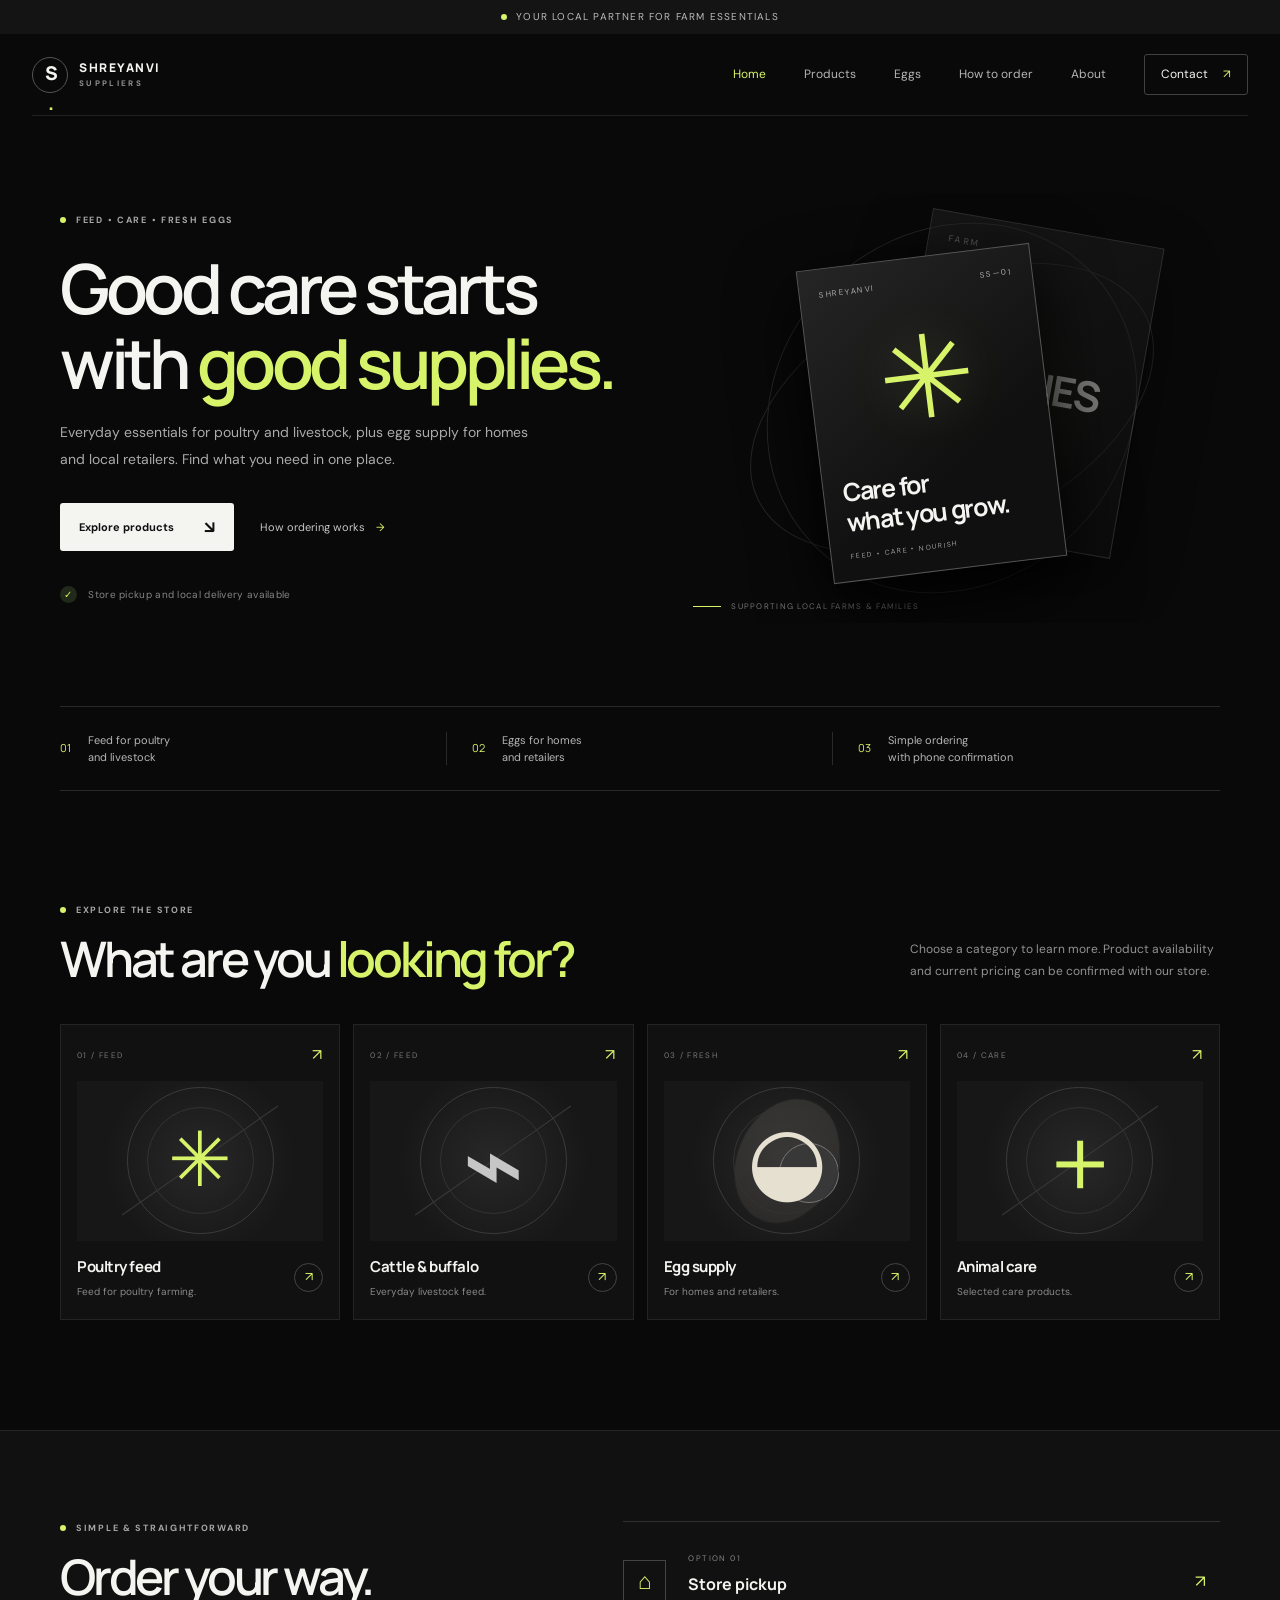
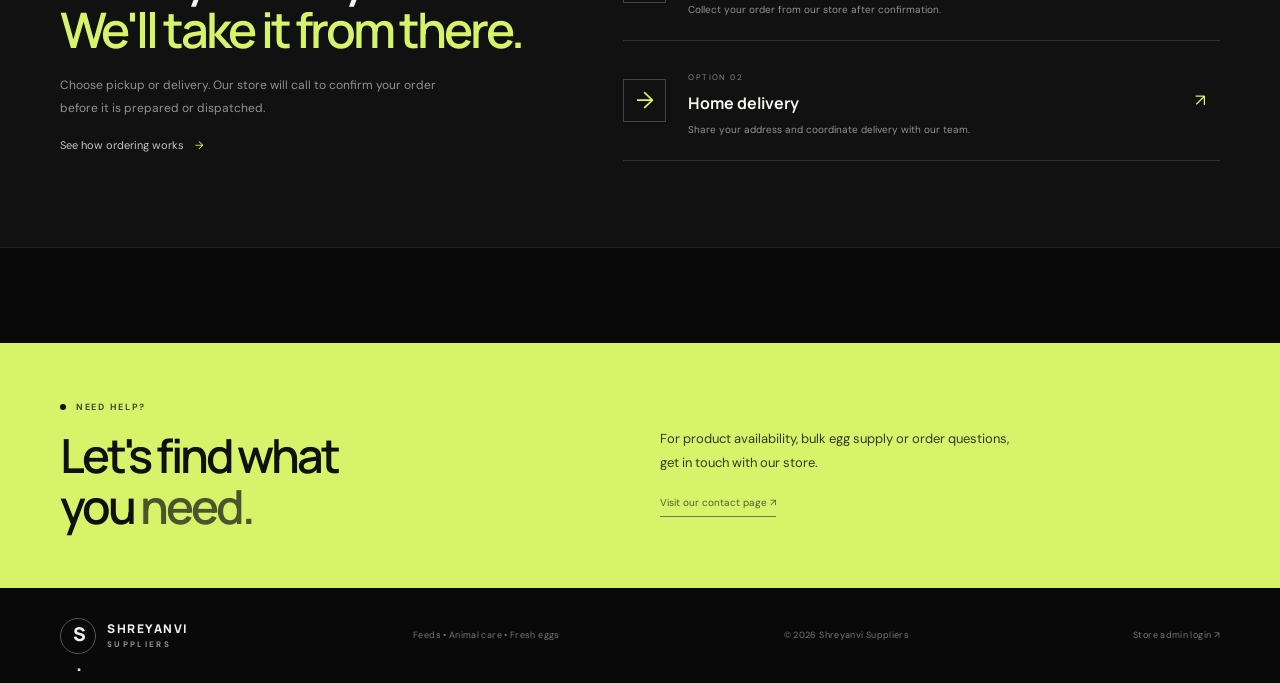
==== commit ce03b377: "Move admin login link to bottom of homepage" ====
--- a/index.html
+++ b/index.html
@@ -15,7 +15,7 @@
     <a class="brand" href="index.html"><span class="brand-mark">S<span>.</span></span><span class="brand-name">SHREYANVI <small>SUPPLIERS</small></span></a>
     <button class="menu-toggle" type="button" aria-label="Open navigation" aria-expanded="false"><span></span><span></span></button>
     <nav class="main-nav" aria-label="Main navigation">
-      <a class="active" href="index.html">Home</a><a href="products.html">Products</a><a href="eggs.html">Eggs</a><a href="ordering.html">How to order</a><a href="about.html">About</a><a class="nav-contact" href="contact.html">Contact <span>↗</span></a><a class="nav-admin" href="admin.html">Admin login <span>↗</span></a>
+      <a class="active" href="index.html">Home</a><a href="products.html">Products</a><a href="eggs.html">Eggs</a><a href="ordering.html">How to order</a><a href="about.html">About</a><a class="nav-contact" href="contact.html">Contact <span>↗</span></a>
     </nav>
   </header>
   <main>
@@ -47,5 +47,5 @@
     <section class="order-section"><div class="section-shell order-inner"><div class="order-intro"><div class="eyebrow"><span></span> SIMPLE & STRAIGHTFORWARD</div><h2>Order your way.<br><em>We'll take it from there.</em></h2><p>Choose pickup or delivery. Our store will call to confirm your order before it is prepared or dispatched.</p><a class="text-link" href="ordering.html">See how ordering works <span>→</span></a></div><div class="order-options"><article class="order-option"><div class="option-icon">⌂</div><div><span class="option-label">OPTION 01</span><h3>Store pickup</h3><p>Collect your order from our store after confirmation.</p></div><span class="option-arrow">↗</span></article><article class="order-option"><div class="option-icon">→</div><div><span class="option-label">OPTION 02</span><h3>Home delivery</h3><p>Share your address and coordinate delivery with our team.</p></div><span class="option-arrow">↗</span></article></div></div></section>
     <section class="contact-section"><div class="section-shell contact-inner"><div><div class="eyebrow"><span></span> NEED HELP?</div><h2>Let's find what<br>you <em>need.</em></h2></div><div class="contact-copy"><p>For product availability, bulk egg supply or order questions, get in touch with our store.</p><a class="contact-placeholder" href="contact.html">Visit our contact page ↗</a></div></div></section>
   </main>
-  <footer class="site-footer section-shell"><a class="brand footer-brand" href="index.html"><span class="brand-mark">S<span>.</span></span><span class="brand-name">SHREYANVI <small>SUPPLIERS</small></span></a><span>Feeds • Animal care • Fresh eggs</span><span>© <span id="year"></span> Shreyanvi Suppliers</span></footer>
+  <footer class="site-footer section-shell"><a class="brand footer-brand" href="index.html"><span class="brand-mark">S<span>.</span></span><span class="brand-name">SHREYANVI <small>SUPPLIERS</small></span></a><span>Feeds • Animal care • Fresh eggs</span><span>© <span id="year"></span> Shreyanvi Suppliers</span><a class="footer-admin-link" href="admin.html">Store admin login <span>↗</span></a></footer>
 </body></html>
--- a/styles.css
+++ b/styles.css
@@ -216,3 +216,10 @@
   .product-buy-note>div:nth-child(2){flex-basis:calc(100% - 40px)}
   .product-buy-note .text-link{margin-left:38px}
 }
+
+
+/* Store administrator login link */
+.nav-admin{color:var(--accent)!important;border:1px solid #65743b;padding:10px 14px;border-radius:3px;font-size:11px;font-weight:700;white-space:nowrap}
+.nav-admin span{margin-left:9px;color:var(--white)}
+.nav-admin:hover{background:#1b2111;border-color:var(--accent)}
+@media(max-width:640px){.main-nav .nav-admin{padding:13px 0;border:0;border-bottom:1px solid #252525;border-radius:0}}
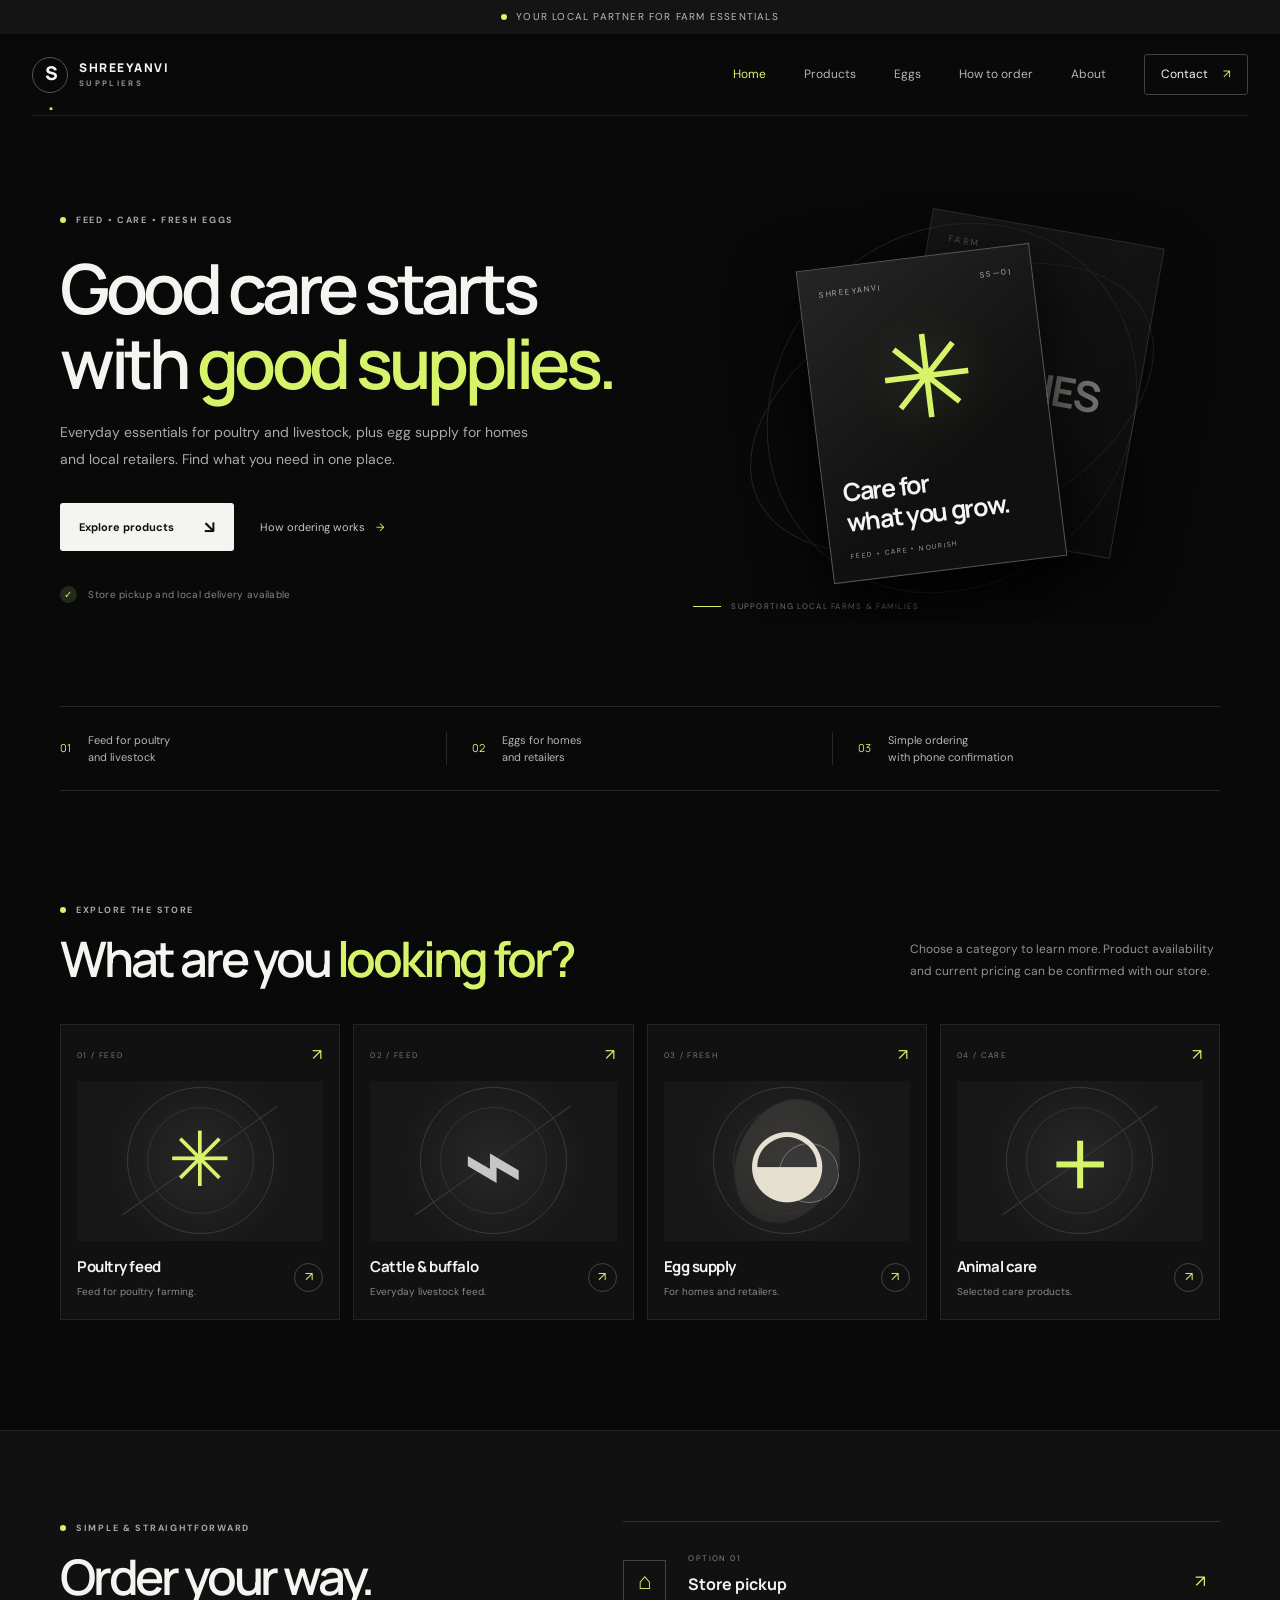
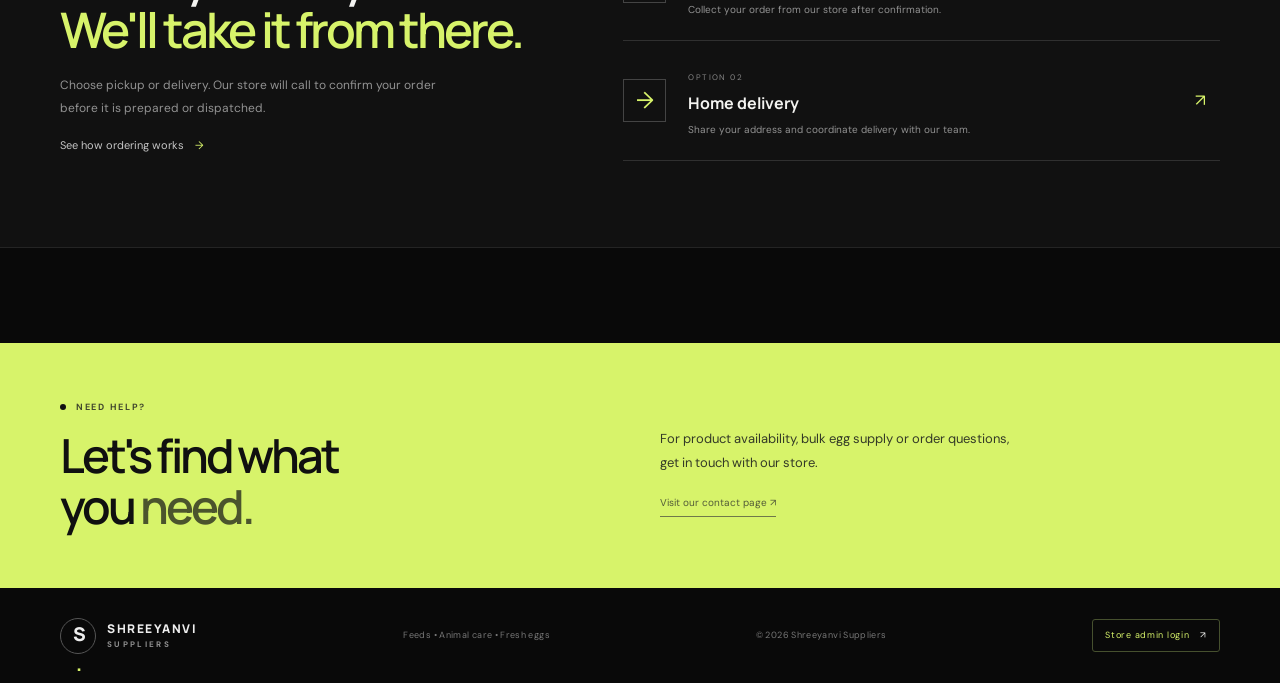
==== commit 42b9cda3: "Update brand spelling to Shreeyanvi" ====
--- a/index.html
+++ b/index.html
@@ -4,7 +4,7 @@
   <meta charset="utf-8"><meta name="viewport" content="width=device-width, initial-scale=1">
   <meta name="theme-color" content="#090909">
   <meta name="description" content="Poultry and livestock feed, animal care products and egg supply.">
-  <title>Shreyanvi Suppliers | Home</title>
+  <title>Shreeyanvi Suppliers | Home</title>
   <link rel="preconnect" href="https://fonts.googleapis.com"><link rel="preconnect" href="https://fonts.gstatic.com" crossorigin>
   <link href="https://fonts.googleapis.com/css2?family=DM+Sans:wght@400;500;600;700&family=Manrope:wght@400;500;600;700;800&display=swap" rel="stylesheet">
   <link rel="stylesheet" href="styles.css"><script src="app.js" defer></script>
@@ -12,7 +12,7 @@
 <body>
   <div class="announcement"><span class="announcement-dot"></span> Your local partner for farm essentials</div>
   <header class="site-header">
-    <a class="brand" href="index.html"><span class="brand-mark">S<span>.</span></span><span class="brand-name">SHREYANVI <small>SUPPLIERS</small></span></a>
+    <a class="brand" href="index.html"><span class="brand-mark">S<span>.</span></span><span class="brand-name">SHREEYANVI <small>SUPPLIERS</small></span></a>
     <button class="menu-toggle" type="button" aria-label="Open navigation" aria-expanded="false"><span></span><span></span></button>
     <nav class="main-nav" aria-label="Main navigation">
       <a class="active" href="index.html">Home</a><a href="products.html">Products</a><a href="eggs.html">Eggs</a><a href="ordering.html">How to order</a><a href="about.html">About</a><a class="nav-contact" href="contact.html">Contact <span>↗</span></a>
@@ -30,7 +30,7 @@
       <div class="hero-art" aria-label="Farm supply illustration">
         <div class="art-orbit orbit-one"></div><div class="art-orbit orbit-two"></div><div class="art-glow"></div>
         <div class="art-card art-card-back"><span>FARM</span><b>SUPPLIES</b><i>01 / EVERYDAY ESSENTIALS</i></div>
-        <div class="art-card art-card-front"><div class="art-topline"><span>SHREYANVI</span><span>SS—01</span></div><div class="art-symbol">✳</div><div class="art-bottom"><strong>Care for<br>what you grow.</strong><span>FEED • CARE • NOURISH</span></div></div>
+        <div class="art-card art-card-front"><div class="art-topline"><span>SHREEYANVI</span><span>SS—01</span></div><div class="art-symbol">✳</div><div class="art-bottom"><strong>Care for<br>what you grow.</strong><span>FEED • CARE • NOURISH</span></div></div>
         <div class="art-caption"><span class="caption-line"></span> SUPPORTING LOCAL FARMS & FAMILIES</div>
       </div>
     </section>
@@ -47,5 +47,5 @@
     <section class="order-section"><div class="section-shell order-inner"><div class="order-intro"><div class="eyebrow"><span></span> SIMPLE & STRAIGHTFORWARD</div><h2>Order your way.<br><em>We'll take it from there.</em></h2><p>Choose pickup or delivery. Our store will call to confirm your order before it is prepared or dispatched.</p><a class="text-link" href="ordering.html">See how ordering works <span>→</span></a></div><div class="order-options"><article class="order-option"><div class="option-icon">⌂</div><div><span class="option-label">OPTION 01</span><h3>Store pickup</h3><p>Collect your order from our store after confirmation.</p></div><span class="option-arrow">↗</span></article><article class="order-option"><div class="option-icon">→</div><div><span class="option-label">OPTION 02</span><h3>Home delivery</h3><p>Share your address and coordinate delivery with our team.</p></div><span class="option-arrow">↗</span></article></div></div></section>
     <section class="contact-section"><div class="section-shell contact-inner"><div><div class="eyebrow"><span></span> NEED HELP?</div><h2>Let's find what<br>you <em>need.</em></h2></div><div class="contact-copy"><p>For product availability, bulk egg supply or order questions, get in touch with our store.</p><a class="contact-placeholder" href="contact.html">Visit our contact page ↗</a></div></div></section>
   </main>
-  <footer class="site-footer section-shell"><a class="brand footer-brand" href="index.html"><span class="brand-mark">S<span>.</span></span><span class="brand-name">SHREYANVI <small>SUPPLIERS</small></span></a><span>Feeds • Animal care • Fresh eggs</span><span>© <span id="year"></span> Shreyanvi Suppliers</span><a class="footer-admin-link" href="admin.html">Store admin login <span>↗</span></a></footer>
+  <footer class="site-footer section-shell"><a class="brand footer-brand" href="index.html"><span class="brand-mark">S<span>.</span></span><span class="brand-name">SHREEYANVI <small>SUPPLIERS</small></span></a><span>Feeds • Animal care • Fresh eggs</span><span>© <span id="year"></span> Shreeyanvi Suppliers</span><a class="footer-admin-link" href="admin.html">Store admin login <span>↗</span></a></footer>
 </body></html>
--- a/styles.css
+++ b/styles.css
@@ -223,3 +223,60 @@
 .nav-admin span{margin-left:9px;color:var(--white)}
 .nav-admin:hover{background:#1b2111;border-color:var(--accent)}
 @media(max-width:640px){.main-nav .nav-admin{padding:13px 0;border:0;border-bottom:1px solid #252525;border-radius:0}}
+
+
+/* Admin access link at the bottom of the homepage */
+.footer-admin-link{color:var(--accent);font-size:9px;letter-spacing:.08em;border:1px solid #46502e;padding:8px 12px;border-radius:3px;white-space:nowrap;transition:background .2s,border-color .2s}
+.footer-admin-link span{margin-left:8px;color:var(--white)}
+.footer-admin-link:hover{background:#1b2111;border-color:var(--accent)}
+@media(max-width:640px){.footer-admin-link{margin-top:4px}}
+
+
+/* Customer cart and WhatsApp checkout */
+.product-add-controls{display:grid;grid-template-columns:1fr 1fr;gap:9px;margin-top:12px}
+.product-choice{display:grid;gap:5px;color:#929292;font-size:8px;letter-spacing:.08em}
+.product-choice select,.quantity-wrap input{width:100%;min-width:0;height:34px;background:#171717;border:1px solid #3a3a3a;color:#eee;padding:0 8px;border-radius:2px;font:inherit;font-size:10px}
+.quantity-wrap{display:flex;align-items:center;gap:5px}
+.quantity-wrap input{flex:1}
+.quantity-unit{font-size:8px;color:#929292;white-space:nowrap}
+.add-cart-button{grid-column:1/-1;min-height:36px;background:#d7f36a;border:0;color:#111;font:700 10px var(--font);cursor:pointer;text-align:left;padding:0 12px;display:flex;justify-content:space-between;align-items:center}
+.add-cart-button span{font-size:17px}
+.shopping-cart-panel{padding-top:30px;padding-bottom:35px;border-top:1px solid var(--line)}
+.cart-heading,.checkout-top{display:flex;justify-content:space-between;align-items:center;gap:15px}
+.cart-heading h2,.checkout-top h2{font:600 32px var(--display);letter-spacing:-.06em;margin:8px 0 0}
+.cart-heading h2 em,.checkout-top h2 em{font-style:normal;color:var(--accent)}
+.cart-count{color:#aaa;font-size:10px}
+.cart-items{margin-top:20px;border-top:1px solid #303030}
+.cart-empty{padding:22px 0;color:#888;font-size:11px}
+.cart-row{display:flex;justify-content:space-between;align-items:center;gap:12px;padding:15px 0;border-bottom:1px solid #292929}
+.cart-row>div:first-child{display:grid;gap:4px}
+.cart-row strong{font:600 13px var(--display)}
+.cart-row>div:first-child span{font-size:9px;color:#929292}
+.cart-controls{display:flex;align-items:center;gap:8px}
+.cart-controls button{min-width:27px;height:27px;border:1px solid #444;background:#171717;color:#eee;cursor:pointer}
+.cart-controls b{font-size:10px;min-width:38px;text-align:center}
+.cart-controls .cart-remove{border:0;background:transparent;color:#b7b7b7;font-size:9px;text-decoration:underline}
+.cart-bottom{display:flex;justify-content:space-between;align-items:center;gap:15px;padding-top:18px}
+.cart-bottom strong{font-size:10px;color:#aaa}
+.cart-bottom button:disabled{opacity:.4;cursor:not-allowed}
+.checkout-dialog{width:min(480px,calc(100% - 28px));max-height:90vh;overflow:auto;background:#111;color:#f4f4f1;border:1px solid #484848;padding:0;box-shadow:0 25px 90px #000}
+.checkout-dialog::backdrop{background:#000b;backdrop-filter:blur(4px)}
+.checkout-form{padding:25px;display:grid;gap:15px}
+.dialog-close{width:34px;height:34px;background:#1b1b1b;border:1px solid #444;color:#fff;font-size:22px;cursor:pointer}
+.checkout-form>label{display:grid;gap:7px;color:#bbb;font-size:10px}
+.checkout-form input,.checkout-form select,.checkout-form textarea{width:100%;background:#191919;border:1px solid #3c3c3c;color:#eee;padding:11px;font:12px var(--font);border-radius:2px}
+.checkout-form textarea{resize:vertical}
+.checkout-hint{margin:0;color:#9ca28c;font-size:10px;line-height:1.7}
+.checkout-submit{border:0;cursor:pointer;justify-content:space-between}
+@media(max-width:640px){
+ .product-add-controls{gap:7px}
+ .product-choice select,.quantity-wrap input{font-size:9px;padding-inline:5px}
+ .quantity-wrap{gap:3px}
+ .quantity-unit{font-size:7px}
+ .cart-bottom{align-items:stretch;flex-direction:column}
+ .cart-bottom .button{justify-content:space-between}
+ .cart-row{align-items:flex-start;flex-direction:column}
+ .cart-controls{width:100%}
+ .cart-controls .cart-remove{margin-left:auto}
+ .checkout-form{padding:19px}
+}
